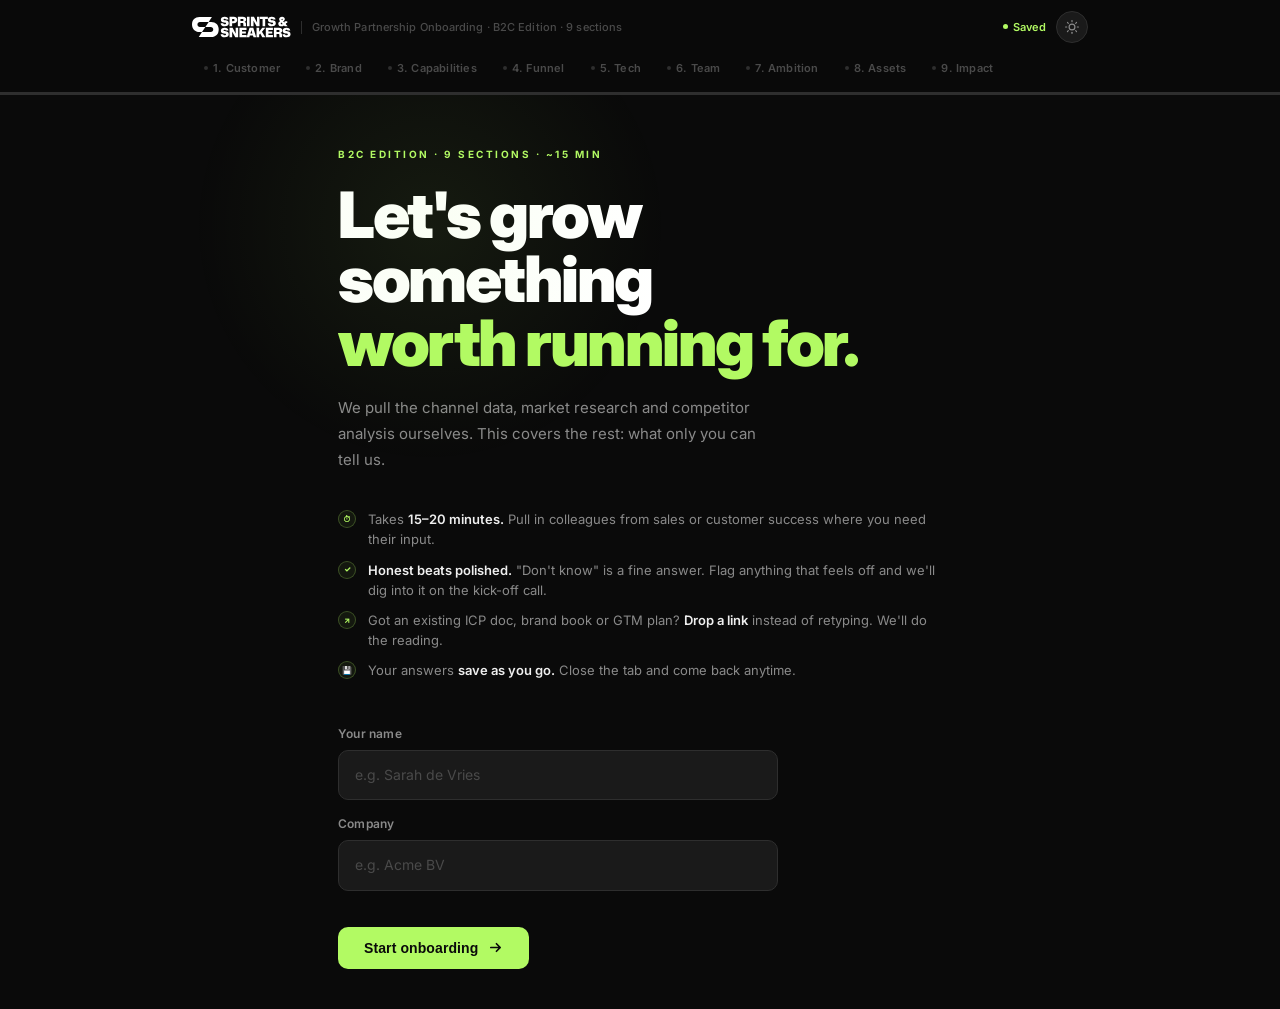
==== public/index.html @ 900fad38 "Apply approved de-slop to live B2C form + Gijs's risk-question reword Gijs approved the new copy wit" ====
<!DOCTYPE html>
<html lang="en">
<head>
<meta charset="UTF-8">
<meta name="viewport" content="width=device-width, initial-scale=1.0">
<title>Growth Partnership Onboarding, Sprints &amp; Sneakers</title>
<link rel="icon" href="favicon.svg" type="image/svg+xml">
<meta name="description" content="Sprints &amp; Sneakers, Growth Partnership onboarding questionnaire for new partners.">
<meta name="robots" content="noindex">
<meta name="theme-color" content="#0A0A0A">
<meta property="og:type" content="website">
<meta property="og:title" content="Growth Partnership Onboarding, Sprints &amp; Sneakers">
<meta property="og:description" content="The onboarding questionnaire for new S&amp;S growth partners, everything only you can tell us.">
<link rel="preconnect" href="https://fonts.googleapis.com">
<link rel="preconnect" href="https://fonts.gstatic.com" crossorigin>
<link href="https://fonts.googleapis.com/css2?family=Inter:wght@300;400;500;600;700;800;900&display=swap" rel="stylesheet">
<style>
*,*::before,*::after{box-sizing:border-box;margin:0;padding:0}

:root{
  --black:       #0A0A0A;
  --black-soft:  #141414;
  --black-card:  #1A1A1A;
  --black-mid:   #222222;
  --black-border:#2E2E2E;
  --black-hover: #242424;
  --lime:        #B2FA63;
  --lime-dim:    #8DCC44;
  --lime-faint:  rgba(178,250,99,0.06);
  --lime-soft:   rgba(178,250,99,0.12);
  --lime-border: rgba(178,250,99,0.25);
  --lime-glow:   rgba(178,250,99,0.08);
  --white:       #FFFFFF;
  --text-high:   #EFEFEF;
  --text-mid:    #8A8A8A;
  --text-low:    #4A4A4A;
  --radius:      10px;
  --radius-lg:   16px;
  --top-h:       106px;
  --bottom-h:    70px;
  --max:         660px;
}

html { scroll-behavior: smooth; }

body {
  font-family: 'Inter', -apple-system, BlinkMacSystemFont, sans-serif;
  background: var(--black);
  color: var(--text-high);
  font-size: 15px;
  line-height: 1.65;
  -webkit-font-smoothing: antialiased;
  min-height: 100vh;
}

/* ── TOP BAR ────────────────────────────── */
.top-bar {
  position: fixed; top: 0; left: 0; right: 0; z-index: 900;
  background: rgba(10,10,10,0.97);
  backdrop-filter: blur(16px);
  -webkit-backdrop-filter: blur(16px);
  border-bottom: 1px solid var(--black-border);
}
.top-row {
  display: flex; align-items: center; justify-content: space-between;
  padding: 0 32px; height: 54px;
  max-width: 960px; margin: 0 auto; gap: 20px;
}
.logo {
  display: flex; align-items: center; gap: 10px; flex-shrink: 0;
}
.logo-mark { display: flex; align-items: center; color: var(--white); flex-shrink: 0; }
.logo-mark svg { height: 22px; width: auto; display: block; }
.logo-sep {
  width: 1px; height: 13px;
  background: var(--black-border); flex-shrink: 0;
}
.logo-label {
  font-size: 11px; font-weight: 500; color: var(--text-low);
  white-space: nowrap; letter-spacing: 0.1px;
}
.save-dot {
  font-size: 11px; font-weight: 600; color: var(--lime);
  opacity: 0; transition: opacity 0.3s; flex-shrink: 0;
  display: flex; align-items: center; gap: 5px;
}
.save-dot::before {
  content: ''; width: 5px; height: 5px; border-radius: 50%;
  background: var(--lime); display: block;
}
.save-dot.show { opacity: 1; }

/* section pills */
.pills-row {
  overflow-x: auto; scrollbar-width: none;
  display: flex; align-items: center; gap: 2px;
  padding: 0 32px 10px;
  max-width: 960px; margin: 0 auto;
}
.pills-row::-webkit-scrollbar { display: none; }
.pill {
  display: flex; align-items: center; gap: 5px;
  padding: 4px 11px; border-radius: 20px;
  font-size: 11px; font-weight: 600; letter-spacing: 0.2px;
  color: var(--text-low); white-space: nowrap; flex-shrink: 0;
  border: 1px solid transparent;
  transition: color 0.2s, background 0.2s, border-color 0.2s;
}
.pill-dot {
  width: 4px; height: 4px; border-radius: 50%;
  background: var(--black-border); flex-shrink: 0;
  transition: background 0.2s;
}
.pill.done { color: var(--text-mid); }
.pill.done .pill-dot { background: var(--lime-dim); }
.pill.active {
  color: var(--lime);
  background: var(--lime-faint);
  border-color: var(--lime-border);
}
.pill.active .pill-dot { background: var(--lime); }

/* progress */
.progress-track { height: 2px; background: var(--black-border); }
.progress-fill {
  height: 100%; background: var(--lime);
  transition: width 0.45s cubic-bezier(0.4, 0, 0.2, 1);
  box-shadow: 0 0 8px rgba(178,250,99,0.4);
}

/* ── MAIN ────────────────────────────────── */
.main { padding-top: var(--top-h); min-height: 100vh; }

/* ── STEP ANIMATION ── */
.step { display: none; }
.step.active { display: block; animation: fadeUp 0.3s ease both; }
.bridge-step { display: none; }
.bridge-step.active { display: flex; animation: fadeUp 0.3s ease both; }

@keyframes fadeUp {
  from { opacity: 0; transform: translateY(12px); }
  to   { opacity: 1; transform: translateY(0); }
}

/* ── WELCOME ─────────────────────────────── */
.welcome-wrap {
  max-width: var(--max); margin: 0 auto;
  padding: 40px 28px;
  min-height: calc(100vh - var(--top-h));
  display: flex; flex-direction: column; justify-content: center;
  position: relative;
}
/* lime glow top-left */
.welcome-wrap::before {
  content: '';
  position: absolute; top: -120px; left: -120px;
  width: 480px; height: 480px; border-radius: 50%;
  background: radial-gradient(circle, rgba(178,250,99,0.07) 0%, transparent 70%);
  pointer-events: none;
}
.welcome-eyebrow {
  font-size: 10px; font-weight: 700; letter-spacing: 2.5px;
  text-transform: uppercase; color: var(--lime); margin-bottom: 20px;
}
.welcome-headline {
  font-size: clamp(40px, 6.5vw, 64px); font-weight: 900;
  letter-spacing: -2.5px; line-height: 1.0;
  color: var(--white); margin-bottom: 20px;
}
.welcome-headline em { font-style: normal; color: var(--lime); }
.welcome-body {
  font-size: 15px; color: var(--text-mid);
  max-width: 440px; line-height: 1.75; margin-bottom: 36px;
}
.welcome-list {
  display: flex; flex-direction: column; gap: 10px; margin-bottom: 44px;
}
.welcome-item {
  display: flex; align-items: flex-start; gap: 12px;
  font-size: 13px; color: var(--text-mid); line-height: 1.55;
}
.w-icon {
  width: 18px; height: 18px; border-radius: 50%; flex-shrink: 0;
  background: var(--lime-faint); border: 1px solid var(--lime-border);
  color: var(--lime); font-size: 8px; font-weight: 800;
  display: flex; align-items: center; justify-content: center; margin-top: 1px;
}
.welcome-item strong { color: var(--text-high); font-weight: 600; }
.welcome-fields {
  display: flex; flex-direction: column; gap: 14px;
  margin-bottom: 36px; max-width: 440px;
}
.wf-row { display: flex; flex-direction: column; gap: 6px; }
.wf-label {
  font-size: 12px; font-weight: 600; letter-spacing: 0.2px;
  color: var(--text-mid);
}
.btn-start {
  display: inline-flex; align-items: center; gap: 10px;
  align-self: flex-start;
  background: var(--lime); color: var(--black);
  font-size: 14px; font-weight: 700; letter-spacing: 0.1px;
  padding: 13px 26px; border-radius: var(--radius);
  border: none; cursor: pointer;
  transition: background 0.15s, transform 0.1s, box-shadow 0.15s;
  box-shadow: 0 0 0 0 rgba(178,250,99,0);
}
.btn-start:hover {
  background: var(--lime-dim); transform: translateY(-1px);
  box-shadow: 0 4px 20px rgba(178,250,99,0.2);
}

/* ── CONTENT SECTION ─────────────────────── */
.content-wrap {
  max-width: var(--max); margin: 0 auto;
  padding: 52px 28px calc(var(--bottom-h) + 48px);
}
.section-tag {
  display: inline-flex; align-items: center; gap: 8px;
  margin-bottom: 14px;
}
.section-num {
  font-size: 9.5px; font-weight: 800; letter-spacing: 1.5px;
  text-transform: uppercase; color: var(--black);
  background: var(--lime); padding: 2px 7px; border-radius: 4px;
}
.section-of {
  font-size: 9.5px; font-weight: 700; letter-spacing: 1.5px;
  text-transform: uppercase; color: var(--text-low);
}
.section-headline {
  font-size: 30px; font-weight: 800; letter-spacing: -0.8px;
  color: var(--white); margin-bottom: 6px; line-height: 1.1;
}
.section-sub {
  font-size: 13.5px; color: var(--text-low); margin-bottom: 44px;
  line-height: 1.55;
}

/* ── QUESTIONS ──────────────────────────── */
.q-block { margin-bottom: 38px; }
.q-label {
  font-size: 15.5px; font-weight: 600; color: var(--text-high);
  margin-bottom: 6px; line-height: 1.4;
}
.q-hint {
  font-size: 12.5px; color: var(--text-low);
  margin-bottom: 11px; line-height: 1.55;
}
.q-hint em { font-style: italic; color: var(--text-mid); }
hr.divider {
  border: none; border-top: 1px solid var(--black-border); margin: 34px 0;
}

/* inputs */
textarea, input[type=text], input[type=url] {
  width: 100%;
  background: var(--black-card);
  border: 1px solid var(--black-border);
  border-radius: var(--radius);
  color: var(--text-high);
  font-family: 'Inter', sans-serif;
  font-size: 14px; line-height: 1.6;
  padding: 13px 16px;
  resize: vertical; outline: none;
  transition: border-color 0.15s, box-shadow 0.15s, background 0.15s;
}
textarea:focus, input[type=text]:focus, input[type=url]:focus {
  border-color: rgba(178,250,99,0.4);
  box-shadow: 0 0 0 3px rgba(178,250,99,0.06);
  background: var(--black-mid);
}
textarea::placeholder, input::placeholder { color: var(--text-low); }
textarea { min-height: 98px; }
textarea.tall { min-height: 136px; }

/* numbered inline rows */
.inline-fields { display: flex; flex-direction: column; gap: 8px; }
.inline-row { display: flex; align-items: flex-start; gap: 10px; }
.inline-num {
  font-size: 10.5px; font-weight: 700; color: var(--lime);
  width: 18px; flex-shrink: 0; padding-top: 15px; text-align: center;
}
.inline-row input[type=text] { flex: 1; margin: 0; }

/* option cards */
.options { display: flex; flex-direction: column; gap: 7px; }
.opt {
  display: flex; align-items: center; gap: 12px;
  background: var(--black-card); border: 1px solid var(--black-border);
  border-radius: var(--radius); padding: 12px 16px; cursor: pointer;
  transition: border-color 0.15s, background 0.15s; user-select: none;
}
.opt:hover { border-color: rgba(178,250,99,0.2); background: var(--black-mid); }
.opt.sel { border-color: var(--lime); background: var(--lime-faint); }
.opt.sel label { color: var(--text-high); }
.opt input { accent-color: var(--lime); cursor: pointer; flex-shrink: 0; }
.opt label {
  font-size: 13.5px; font-weight: 500; color: var(--text-mid);
  cursor: pointer; flex: 1; transition: color 0.15s;
}
.opt:hover label { color: var(--text-high); }

/* stack rows */
.stack-row { display: flex; align-items: center; gap: 10px; margin-bottom: 8px; }
.stack-label {
  font-size: 10.5px; font-weight: 700; letter-spacing: 0.8px;
  text-transform: uppercase; color: var(--text-low);
  width: 116px; flex-shrink: 0;
}
.stack-row input[type=text] { flex: 1; margin: 0; }

/* capabilities table */
.cap-wrap { overflow-x: auto; margin-top: 10px; }
.cap-table { width: 100%; border-collapse: collapse; font-size: 13px; }
.cap-table th {
  text-align: left; font-size: 9.5px; font-weight: 700;
  letter-spacing: 1.2px; text-transform: uppercase; color: var(--text-low);
  padding: 8px 14px; border-bottom: 1px solid var(--black-border);
}
.cap-table td {
  padding: 6px 14px; border-bottom: 1px solid var(--black-border);
  vertical-align: middle;
}
.cap-table tr:last-child td { border-bottom: none; }
.cap-table tr:hover td { background: var(--black-hover); }
.cap-table td:first-child { color: var(--text-mid); font-weight: 500; }
.cap-table select {
  background: var(--black-card); border: 1px solid var(--black-border);
  border-radius: 6px; color: var(--text-high);
  font-family: 'Inter', sans-serif; font-size: 12.5px;
  padding: 5px 10px; outline: none; cursor: pointer; width: 100%;
  transition: border-color 0.15s;
}
.cap-table select:focus { border-color: var(--lime-border); }
.cap-table input[type=text] { margin: 0; padding: 5px 10px; font-size: 12.5px; }

/* label row with tooltip */
.q-label-row { display: flex; align-items: center; gap: 8px; margin-bottom: 6px; }
.tip {
  width: 15px; height: 15px; border-radius: 50%;
  background: var(--black-border); color: var(--text-low);
  font-size: 9px; font-weight: 800;
  display: inline-flex; align-items: center; justify-content: center;
  cursor: help; position: relative; flex-shrink: 0;
}
.tip-body {
  display: none; position: absolute; top: calc(100% + 7px); left: 0;
  background: var(--black-card); border: 1px solid var(--black-border);
  border-radius: 8px; padding: 10px 14px; font-size: 12px;
  color: var(--text-mid); width: 260px; z-index: 100; line-height: 1.55;
  box-shadow: 0 8px 32px rgba(0,0,0,0.5);
}
.tip:hover .tip-body { display: block; }

/* ── BRIDGE SCREENS ──────────────────────── */
.bridge-step {
  min-height: calc(100vh - var(--top-h));
  align-items: stretch;
}
.bridge-wrap {
  max-width: var(--max); margin: 0 auto;
  padding: 0 28px;
  flex: 1;
  display: flex; flex-direction: column; justify-content: center;
  position: relative; overflow: hidden;
}
/* large background number */
.bridge-wrap::before {
  content: attr(data-num);
  position: absolute; right: -20px; top: 50%;
  transform: translateY(-50%);
  font-size: 220px; font-weight: 900; letter-spacing: -10px;
  color: rgba(178,250,99,0.04);
  pointer-events: none; user-select: none; line-height: 1;
}
.bridge-timer {
  display: flex; align-items: center; gap: 14px; margin-bottom: 40px;
}
.countdown-svg { flex-shrink: 0; }
.countdown-svg .ring-bg { stroke: var(--black-border); }
.countdown-svg .ring-fg {
  stroke: var(--lime); stroke-linecap: round;
  transition: stroke-dashoffset 0.1s linear;
  filter: drop-shadow(0 0 4px rgba(178,250,99,0.5));
}
.countdown-num {
  font-size: 13px; font-weight: 800; fill: var(--lime);
  dominant-baseline: central; text-anchor: middle;
}
.bridge-timer-label {
  font-size: 11.5px; color: var(--text-low); font-weight: 500;
}
.bridge-eyebrow {
  font-size: 9.5px; font-weight: 700; letter-spacing: 2px;
  text-transform: uppercase; color: var(--lime); margin-bottom: 16px;
}
.bridge-title {
  font-size: clamp(28px, 4.5vw, 42px); font-weight: 900;
  letter-spacing: -1px; color: var(--white);
  line-height: 1.08; margin-bottom: 18px;
}
.bridge-body {
  font-size: 15.5px; color: var(--text-mid);
  max-width: 460px; line-height: 1.72; margin-bottom: 40px;
}
.btn-bridge {
  display: inline-flex; align-items: center; gap: 10px;
  align-self: flex-start;
  background: transparent;
  border: 1px solid var(--black-border);
  color: var(--text-low); font-size: 13.5px; font-weight: 600;
  padding: 11px 22px; border-radius: var(--radius); cursor: pointer;
  transition: border-color 0.15s, color 0.15s, background 0.15s;
}
.btn-bridge:hover {
  border-color: var(--lime-border);
  color: var(--lime); background: var(--lime-faint);
}

/* ── THANK YOU ───────────────────────────── */
.ty-wrap {
  max-width: var(--max); margin: 0 auto;
  padding: 80px 28px;
  min-height: calc(100vh - var(--top-h));
  display: flex; flex-direction: column; justify-content: center;
}
.ty-check {
  width: 52px; height: 52px; border-radius: 50%;
  background: var(--lime-faint); border: 1px solid var(--lime-border);
  display: flex; align-items: center; justify-content: center;
  font-size: 20px; margin-bottom: 32px;
  box-shadow: 0 0 24px rgba(178,250,99,0.1);
}
.ty-headline {
  font-size: 48px; font-weight: 900; letter-spacing: -2px;
  color: var(--white); margin-bottom: 16px; line-height: 1;
}
.ty-body {
  font-size: 15.5px; color: var(--text-mid);
  line-height: 1.75; max-width: 460px; margin-bottom: 48px;
}
.ty-steps { display: flex; flex-direction: column; gap: 20px; }
.ty-row { display: flex; gap: 18px; align-items: flex-start; }
.ty-num {
  width: 28px; height: 28px; border-radius: 50%;
  background: var(--black-card); border: 1px solid var(--black-border);
  font-size: 11px; font-weight: 700; color: var(--lime);
  display: flex; align-items: center; justify-content: center;
  flex-shrink: 0; margin-top: 1px;
}
.ty-text { font-size: 14px; color: var(--text-mid); line-height: 1.65; }
.ty-text strong { color: var(--text-high); font-weight: 600; }
.ty-footer {
  margin-top: 56px; padding-top: 28px;
  border-top: 1px solid var(--black-border);
}
.ty-footer p { font-size: 12px; color: var(--text-low); line-height: 1.8; }

/* ── BOTTOM NAV ──────────────────────────── */
.bottom-nav {
  position: fixed; bottom: 0; left: 0; right: 0;
  height: var(--bottom-h);
  background: rgba(10,10,10,0.97);
  backdrop-filter: blur(14px);
  -webkit-backdrop-filter: blur(14px);
  border-top: 1px solid var(--black-border);
  display: flex; align-items: center; justify-content: space-between;
  padding: 0 28px; z-index: 800;
}
.bottom-nav.hidden { display: none; }
.btn-back {
  background: transparent; border: 1px solid var(--black-border);
  color: var(--text-low); font-size: 13px; font-weight: 600;
  padding: 9px 18px; border-radius: var(--radius); cursor: pointer;
  transition: color 0.15s, border-color 0.15s;
  font-family: 'Inter', sans-serif;
}
.btn-back:hover { color: var(--text-high); border-color: var(--text-low); }
.btn-back.invisible { visibility: hidden; pointer-events: none; }
.nav-label {
  font-size: 11px; font-weight: 600; color: var(--text-low);
  letter-spacing: 0.3px; text-align: center;
}
.btn-next {
  background: var(--lime); color: var(--black);
  font-size: 13px; font-weight: 700; letter-spacing: 0.1px;
  padding: 10px 22px; border-radius: var(--radius);
  border: none; cursor: pointer;
  transition: background 0.15s, box-shadow 0.15s;
  font-family: 'Inter', sans-serif;
}
.btn-next:hover {
  background: var(--lime-dim);
  box-shadow: 0 0 16px rgba(178,250,99,0.2);
}
.btn-next:disabled {
  opacity: 0.6; cursor: default; box-shadow: none;
}

/* ── CALLOUT BOX ─────────────────────────── */
.callout {
  margin-top: 40px; padding: 24px 26px;
  background: var(--lime-faint); border: 1px solid var(--lime-border);
  border-radius: var(--radius-lg);
}
.callout-label {
  font-size: 9.5px; font-weight: 700; letter-spacing: 2px;
  text-transform: uppercase; color: var(--lime); margin-bottom: 8px;
}
.callout-body { font-size: 13.5px; color: var(--text-mid); line-height: 1.65; }

/* ── FILE UPLOAD ─────────────────────────── */
.upload-examples {
  display: grid; grid-template-columns: repeat(2, 1fr);
  gap: 14px 24px; margin: 4px 0 18px;
}
.ue-head {
  display: block; font-size: 10px; font-weight: 700; letter-spacing: 1.2px;
  text-transform: uppercase; color: var(--lime); margin-bottom: 6px;
}
.ue-col ul { list-style: none; display: flex; flex-direction: column; gap: 3px; }
.ue-col li {
  font-size: 12.5px; color: var(--text-mid); line-height: 1.4;
  padding-left: 13px; position: relative;
}
.ue-col li::before {
  content: ''; position: absolute; left: 0; top: 8px;
  width: 4px; height: 4px; border-radius: 50%; background: var(--black-border);
}
.dropzone {
  border: 1.5px dashed var(--black-border); border-radius: var(--radius-lg);
  padding: 28px 20px; text-align: center; cursor: pointer;
  transition: border-color .15s, background .15s;
}
.dropzone:hover, .dropzone:focus-visible {
  border-color: var(--lime-border); background: var(--lime-faint); outline: none;
}
.dropzone.dragover { border-color: var(--lime); background: var(--lime-soft); }
.dropzone svg { color: var(--text-low); margin-bottom: 8px; transition: color .15s; }
.dropzone:hover svg, .dropzone.dragover svg { color: var(--lime); }
.dz-title { font-size: 13.5px; color: var(--text-mid); }
.dz-link { color: var(--lime); font-weight: 600; }
.dz-sub { font-size: 11.5px; color: var(--text-low); margin-top: 4px; }
.file-list { display: flex; flex-direction: column; gap: 6px; margin-top: 12px; }
.file-chip {
  display: flex; align-items: center; gap: 10px;
  background: var(--black-card); border: 1px solid var(--black-border);
  border-radius: var(--radius); padding: 9px 12px;
}
.fc-name { flex: 1; font-size: 13px; color: var(--text-high); overflow: hidden; text-overflow: ellipsis; white-space: nowrap; }
.fc-size { font-size: 11.5px; color: var(--text-low); flex-shrink: 0; }
.fc-remove { background: none; border: none; color: var(--text-low); cursor: pointer; font-size: 15px; line-height: 1; padding: 0 2px; flex-shrink: 0; transition: color .15s; }
.fc-remove:hover { color: #ff6b6b; }

/* ── THEME TOGGLE BUTTON ─────────────────── */
.theme-toggle {
  width: 32px; height: 32px; border-radius: 50%;
  background: var(--black-card); border: 1px solid var(--black-border);
  color: var(--text-mid); display: flex; align-items: center; justify-content: center;
  cursor: pointer; flex-shrink: 0;
  transition: border-color 0.2s, color 0.2s, background 0.2s;
}
.theme-toggle:hover { border-color: var(--lime-border); color: var(--lime); }
.theme-toggle svg { display: block; }

/* ── LIGHT MODE OVERRIDES ────────────────── */
html[data-theme="light"] body {
  background: #F5F5F2; color: #111111;
}
/* top bar */
html[data-theme="light"] .top-bar {
  background: rgba(245,245,242,0.97); border-color: #E2E2DE;
}
html[data-theme="light"] .logo-mark { color: #111111; }
html[data-theme="light"] .logo-sep { background: #D0D0CC; }
html[data-theme="light"] .logo-label { color: #AAAAAA; }
html[data-theme="light"] .save-dot { color: #3A8A00; }
html[data-theme="light"] .save-dot::before { background: #8DCC44; }
html[data-theme="light"] .theme-toggle {
  background: #FFFFFF; border-color: #E2E2DE; color: #777777;
}
html[data-theme="light"] .theme-toggle:hover {
  border-color: rgba(80,180,0,0.35); color: #3A8A00;
}
/* pills */
html[data-theme="light"] .pill { color: #AAAAAA; }
html[data-theme="light"] .pill-dot { background: #E2E2DE; }
html[data-theme="light"] .pill.done { color: #777777; }
html[data-theme="light"] .pill.done .pill-dot { background: #8DCC44; }
html[data-theme="light"] .pill.active {
  color: #3A8A00; background: rgba(80,180,0,0.08); border-color: rgba(80,180,0,0.25);
}
html[data-theme="light"] .pill.active .pill-dot { background: #8DCC44; }
/* progress */
html[data-theme="light"] .progress-track { background: #E2E2DE; }
/* welcome */
html[data-theme="light"] .welcome-wrap::before { opacity: 0; }
html[data-theme="light"] .welcome-eyebrow { color: #3A8A00; }
html[data-theme="light"] .welcome-headline { color: #111111; }
html[data-theme="light"] .welcome-headline em {
  color: #111111; background: var(--lime);
  padding: 0 6px 3px; border-radius: 6px; display: inline-block;
}
html[data-theme="light"] .welcome-body { color: #555555; }
html[data-theme="light"] .welcome-item { color: #555555; }
html[data-theme="light"] .welcome-item strong { color: #111111; }
html[data-theme="light"] .w-icon { background: var(--lime); color: #111111; border-color: #8DCC44; }
html[data-theme="light"] .btn-start { background: #111111; color: #FFFFFF; box-shadow: none; }
html[data-theme="light"] .btn-start:hover { background: #333333; box-shadow: 0 4px 20px rgba(0,0,0,0.15); }
/* content sections */
html[data-theme="light"] .section-of { color: #AAAAAA; }
html[data-theme="light"] .section-headline { color: #111111; }
html[data-theme="light"] .section-sub { color: #AAAAAA; }
/* questions */
html[data-theme="light"] .q-label { color: #111111; }
html[data-theme="light"] .q-hint { color: #AAAAAA; }
html[data-theme="light"] .q-hint em { color: #777777; }
html[data-theme="light"] .inline-num { color: #3A8A00; }
html[data-theme="light"] hr.divider { border-color: #E2E2DE; }
/* inputs */
html[data-theme="light"] textarea,
html[data-theme="light"] input[type=text],
html[data-theme="light"] input[type=url] {
  background: #FFFFFF; border-color: #E2E2DE; color: #111111;
  box-shadow: 0 1px 3px rgba(0,0,0,0.05);
}
html[data-theme="light"] textarea:focus,
html[data-theme="light"] input[type=text]:focus,
html[data-theme="light"] input[type=url]:focus {
  border-color: #8DCC44; box-shadow: 0 0 0 3px rgba(80,180,0,0.08);
  background: #FFFFFF;
}
html[data-theme="light"] textarea::placeholder,
html[data-theme="light"] input::placeholder { color: #C8C8C4; }
/* options */
html[data-theme="light"] .options .opt {
  background: #FFFFFF; border-color: #E2E2DE;
  box-shadow: 0 1px 3px rgba(0,0,0,0.05);
}
html[data-theme="light"] .options .opt:hover {
  border-color: rgba(80,180,0,0.3); background: rgba(80,180,0,0.05); box-shadow: none;
}
html[data-theme="light"] .options .opt.sel {
  border-color: #8DCC44; background: rgba(80,180,0,0.07);
}
html[data-theme="light"] .options .opt label { color: #777777; }
html[data-theme="light"] .options .opt:hover label,
html[data-theme="light"] .options .opt.sel label { color: #111111; }
/* stack labels */
html[data-theme="light"] .stack-label { color: #AAAAAA; }
/* cap table */
html[data-theme="light"] .cap-table th { color: #AAAAAA; border-color: #E2E2DE; }
html[data-theme="light"] .cap-table td { border-color: #E8E8E4; }
html[data-theme="light"] .cap-table tr:hover td { background: #F5F5F2; }
html[data-theme="light"] .cap-table td:first-child { color: #555555; }
html[data-theme="light"] .cap-table select {
  background: #FFFFFF; border-color: #E2E2DE; color: #111111;
}
html[data-theme="light"] .cap-table select:focus { border-color: #8DCC44; }
html[data-theme="light"] .cap-table input[type=text] { box-shadow: none; }
/* tooltip */
html[data-theme="light"] .tip { background: #E2E2DE; color: #777777; }
html[data-theme="light"] .tip-body { background: #111111; color: #CCCCCC; }
/* callout */
html[data-theme="light"] .callout {
  background: rgba(80,180,0,0.07); border-color: rgba(80,180,0,0.22);
}
html[data-theme="light"] .callout-label { color: #3A8A00; }
html[data-theme="light"] .callout-body { color: #555555; }
/* file upload */
html[data-theme="light"] .ue-head { color: #3A8A00; }
html[data-theme="light"] .ue-col li { color: #555555; }
html[data-theme="light"] .ue-col li::before { background: #C8C8C4; }
html[data-theme="light"] .dropzone { border-color: #D8D8D4; background: #FFFFFF; }
html[data-theme="light"] .dropzone:hover, html[data-theme="light"] .dropzone:focus-visible { border-color: rgba(80,180,0,0.4); background: rgba(80,180,0,0.05); }
html[data-theme="light"] .dz-title { color: #555555; }
html[data-theme="light"] .dz-sub { color: #AAAAAA; }
html[data-theme="light"] .dz-link { color: #3A8A00; }
html[data-theme="light"] .file-chip { background: #FFFFFF; border-color: #E2E2DE; box-shadow: 0 1px 3px rgba(0,0,0,0.05); }
html[data-theme="light"] .fc-name { color: #111111; }
/* thank you */
html[data-theme="light"] .ty-check {
  background: var(--lime); border: none; box-shadow: 0 4px 20px rgba(80,180,0,0.2);
}
html[data-theme="light"] .ty-headline { color: #111111; }
html[data-theme="light"] .ty-body { color: #555555; }
html[data-theme="light"] .ty-num { background: var(--lime); color: #111111; border: none; }
html[data-theme="light"] .ty-text { color: #555555; }
html[data-theme="light"] .ty-text strong { color: #111111; }
html[data-theme="light"] .ty-footer { border-color: #E2E2DE; }
html[data-theme="light"] .ty-footer p { color: #AAAAAA; }
/* bottom nav */
html[data-theme="light"] .bottom-nav {
  background: rgba(245,245,242,0.97); border-color: #E2E2DE;
}
html[data-theme="light"] .btn-back { color: #AAAAAA; border-color: #E2E2DE; }
html[data-theme="light"] .btn-back:hover { color: #111111; border-color: #C0C0BC; }
html[data-theme="light"] .nav-label { color: #AAAAAA; }
html[data-theme="light"] .btn-next { background: #111111; color: #FFFFFF; }
html[data-theme="light"] .btn-next:hover { background: #333333; box-shadow: 0 4px 16px rgba(0,0,0,0.15); }

/* ── RESPONSIVE ──────────────────────────── */
@media (max-width: 620px) {
  .top-row, .pills-row { padding-left: 18px; padding-right: 18px; }
  .content-wrap, .welcome-wrap, .bridge-wrap, .ty-wrap { padding-left: 18px; padding-right: 18px; }
  .bottom-nav { padding: 0 18px; }
  .logo-label { display: none; }
  .logo-sep { display: none; }
  .cap-table { font-size: 12px; }
  .upload-examples { grid-template-columns: 1fr; }
}
</style>
<!-- prevent flash of wrong theme -->
<script>
  (function(){
    const t = localStorage.getItem('ss_theme');
    if (t) document.documentElement.setAttribute('data-theme', t);
  })();
</script>
</head>
<body>

<!-- ── TOP BAR ── -->
<header class="top-bar">
  <div class="top-row">
    <div class="logo">
      <span class="logo-mark" role="img" aria-label="Sprints &amp; Sneakers">
        <svg viewBox="0 0 1645 367" fill="currentColor" aria-hidden="true"><path d="M0 140.383C0 121.499 2.88061 104.536 8.64183 89.4923C14.7231 74.1291 23.2049 61.0063 34.0872 50.124C45.2896 38.9216 58.5724 30.4398 73.9357 24.6786C89.2989 18.5973 106.262 15.5566 124.826 15.5566H332.23L278.459 99.5744H132.508C120.025 99.5744 109.943 103.415 102.262 111.097C94.58 118.779 90.7392 129.021 90.7392 141.823C90.7392 154.306 94.58 164.388 102.262 172.07C109.943 179.751 120.025 183.592 132.508 183.592H222.767L166.595 267.61H124.826C106.262 267.61 89.2989 264.729 73.9357 258.968C58.5724 252.887 45.2896 244.405 34.0872 233.523C23.2049 222.32 14.7231 209.038 8.64183 193.674C2.88061 178.311 0 161.348 0 142.784V140.383Z"/><path d="M445.543 226.799C445.543 245.363 442.502 262.327 436.421 277.69C430.66 293.053 422.178 306.336 410.976 317.538C400.093 328.421 386.97 336.903 371.607 342.984C356.564 348.745 339.6 351.626 320.716 351.626H113.312L167.084 267.608H312.555C325.037 267.608 335.119 263.767 342.801 256.085C350.483 248.404 354.324 238.162 354.324 225.359C354.324 212.876 350.483 202.794 342.801 195.113C335.119 187.431 325.037 183.59 312.555 183.59H222.776L278.948 99.5723H320.716C339.6 99.5723 356.564 102.613 371.607 108.694C386.97 114.455 400.093 122.937 410.976 134.14C422.178 145.022 430.66 158.145 436.421 173.508C442.502 188.551 445.543 205.515 445.543 224.399V226.799Z"/><path d="M545.374 172.743C501.913 172.743 477.816 152.089 477.816 120.892H522.137C522.137 132.08 529.237 139.61 547.31 139.61C559.789 139.61 567.75 135.307 567.75 127.131C567.75 115.513 561.94 114.007 535.907 110.134C499.547 104.755 481.044 90.1252 481.044 62.5858C481.044 30.7434 505.786 11.8101 545.804 11.8101C583.456 11.8101 608.628 30.7434 608.628 59.1434H564.737C564.092 47.5252 554.195 44.298 544.728 44.298C533.54 44.298 526.225 49.0313 526.225 56.7767C526.225 68.1798 535.692 68.8252 559.789 72.4828C584.747 76.1404 613.146 83.0252 613.146 122.613C613.146 152.089 590.771 172.743 545.374 172.743ZM625.753 170.592V13.7465H696.968C731.607 13.7465 754.414 33.1101 754.414 66.8888C754.414 98.7312 733.759 120.677 696.968 120.677H669.429V170.592H625.753ZM689.223 50.3222H669.429V87.3282H689.223C698.474 87.3282 710.092 85.3919 710.092 68.6101C710.092 52.4737 698.474 50.3222 689.223 50.3222ZM764.853 170.592V13.7465H846.611C885.768 13.7465 904.271 30.3131 904.271 60.4343C904.271 78.9373 893.514 93.7828 877.378 97.4403V98.9464C892.223 102.174 900.184 111.425 900.184 128.852V151.658C900.184 157.683 900.184 164.352 902.981 170.592H859.09C857.368 167.149 856.508 160.049 856.508 151.874V136.383C856.508 125.41 852.205 118.74 836.499 118.74H808.529V170.592H764.853ZM808.529 84.5313H840.156C854.141 84.5313 859.52 76.7858 859.52 66.4585C859.52 53.7646 851.559 49.4616 840.156 49.4616H808.529V84.5313ZM916.981 170.592V13.7465H960.656V170.592H916.981ZM981.702 170.592V13.7465H1033.12L1084.11 109.919H1085.84L1084.33 62.1555V13.7465H1126.28V170.592H1077.88L1026.88 77.8616H1025.16L1026.24 119.816V170.592H981.702ZM1177.4 170.592V51.1828H1134.15V13.7465H1265.61V51.1828H1221.07V170.592H1177.4ZM1330.6 172.743C1287.14 172.743 1263.04 152.089 1263.04 120.892H1307.36C1307.36 132.08 1314.46 139.61 1332.54 139.61C1345.02 139.61 1352.98 135.307 1352.98 127.131C1352.98 115.513 1347.17 114.007 1321.13 110.134C1284.77 104.755 1266.27 90.1252 1266.27 62.5858C1266.27 30.7434 1291.01 11.8101 1331.03 11.8101C1368.68 11.8101 1393.86 30.7434 1393.86 59.1434H1349.96C1349.32 47.5252 1339.42 44.298 1329.96 44.298C1318.77 44.298 1311.45 49.0313 1311.45 56.7767C1311.45 68.1798 1320.92 68.8252 1345.02 72.4828C1369.97 76.1404 1398.37 83.0252 1398.37 122.613C1398.37 152.089 1376 172.743 1330.6 172.743ZM1489.32 172.743C1459.85 172.743 1439.19 156.607 1439.19 129.498C1439.19 111.855 1451.46 95.504 1469.96 87.9737C1459.42 77.8616 1453.39 65.5979 1453.39 52.904C1453.39 28.1616 1474.26 11.595 1503.09 11.595C1530.2 11.595 1548.7 28.3768 1548.7 51.6131C1548.7 68.8252 1537.95 82.5949 1521.59 89.4797V90.7706L1539.45 109.919C1543.11 103.465 1545.48 94.6434 1545.91 85.607H1588.72V116.159H1572.8C1570.65 123.258 1566.78 130.143 1562.69 135.092L1595.61 170.592H1546.12L1534.29 157.683C1523.96 167.58 1506.53 172.743 1489.32 172.743ZM1501.37 70.3313H1502.88C1509.55 66.8888 1513.42 61.0798 1513.42 55.0555C1513.42 48.8161 1509.33 44.5131 1503.31 44.5131C1497.07 44.5131 1492.55 49.2464 1492.55 55.0555C1492.55 60.4343 1496.64 66.4585 1501.37 70.3313ZM1480.29 124.334C1480.29 133.371 1486.96 139.18 1496.42 139.18C1502.45 139.18 1508.26 137.458 1511.91 133.371L1490.18 109.489C1484.59 112.071 1480.29 117.019 1480.29 124.334ZM545.374 355.743C501.913 355.743 477.816 335.089 477.816 303.892H522.137C522.137 315.08 529.237 322.61 547.31 322.61C559.789 322.61 567.75 318.307 567.75 310.131C567.75 298.513 561.94 297.007 535.907 293.134C499.547 287.755 481.044 273.125 481.044 245.586C481.044 213.743 505.786 194.81 545.804 194.81C583.456 194.81 608.628 213.743 608.628 242.143H564.737C564.092 230.525 554.195 227.298 544.728 227.298C533.54 227.298 526.225 232.031 526.225 239.777C526.225 251.18 535.692 251.825 559.789 255.483C584.747 259.14 613.146 266.025 613.146 305.613C613.146 335.089 590.771 355.743 545.374 355.743ZM625.753 353.592V196.746H677.174L728.165 292.919H729.886L728.38 245.156V196.746H770.335V353.592H721.926L670.935 260.862H669.214L670.289 302.816V353.592H625.753ZM791.327 353.592V196.746H909.66V233.752H835.003V256.989H898.903V291.628H835.003V316.586H910.306V353.592H791.327ZM910.95 353.592L959.789 196.746H1021.97L1070.81 353.592H1025.41L1017.23 325.622H964.522L956.346 353.592H910.95ZM974.204 292.489H1007.55L998.301 260.862L991.631 235.904H990.125L983.456 260.862L974.204 292.489ZM1076.67 353.592V196.746H1120.35V263.013L1171.55 196.746H1223.19L1167.68 261.722L1223.62 353.592H1172.2L1137.77 293.349L1120.35 313.574V353.592H1076.67ZM1231.32 353.592V196.746H1349.65V233.752H1275V256.989H1338.9V291.628H1275V316.586H1350.3V353.592H1231.32ZM1366.22 353.592V196.746H1447.98C1487.13 196.746 1505.64 213.313 1505.64 243.434C1505.64 261.937 1494.88 276.783 1478.74 280.44V281.946C1493.59 285.174 1501.55 294.425 1501.55 311.852V334.658C1501.55 340.683 1501.55 347.352 1504.35 353.592H1460.45C1458.73 350.149 1457.87 343.049 1457.87 334.874V319.383C1457.87 308.41 1453.57 301.74 1437.86 301.74H1409.89V353.592H1366.22ZM1409.89 267.531H1441.52C1455.51 267.531 1460.88 259.786 1460.88 249.459C1460.88 236.765 1452.92 232.462 1441.52 232.462H1409.89V267.531ZM1576.44 355.743C1532.98 355.743 1508.88 335.089 1508.88 303.892H1553.2C1553.2 315.08 1560.3 322.61 1578.37 322.61C1590.85 322.61 1598.81 318.307 1598.81 310.131C1598.81 298.513 1593 297.007 1566.97 293.134C1530.61 287.755 1512.11 273.125 1512.11 245.586C1512.11 213.743 1536.85 194.81 1576.87 194.81C1614.52 194.81 1639.69 213.743 1639.69 242.143H1595.8C1595.15 230.525 1585.26 227.298 1575.79 227.298C1564.6 227.298 1557.29 232.031 1557.29 239.777C1557.29 251.18 1566.75 251.825 1590.85 255.483C1615.81 259.14 1644.21 266.025 1644.21 305.613C1644.21 335.089 1621.83 355.743 1576.44 355.743Z"/></svg>
      </span>
      <div class="logo-sep"></div>
      <span class="logo-label">Growth Partnership Onboarding &middot; B2C Edition &middot; 9 sections</span>
    </div>
    <div style="display:flex;align-items:center;gap:10px;flex-shrink:0">
      <div class="save-dot" id="saveDot">Saved</div>
      <button class="theme-toggle" id="themeToggle" onclick="toggleTheme()" title="Switch to light mode" aria-label="Toggle theme"></button>
    </div>
  </div>
  <div class="pills-row" id="pillsRow"></div>
  <div class="progress-track">
    <div class="progress-fill" id="progressFill" style="width:0%"></div>
  </div>
</header>

<main class="main">

<!-- ══ WELCOME ══════════════════════════════════════ -->
<div class="step active" id="step-0">
  <div class="welcome-wrap">
    <p class="welcome-eyebrow">B2C Edition &middot; 9 sections &middot; ~15 min</p>
    <h1 class="welcome-headline">Let's grow<br>something<br><em>worth running for.</em></h1>
    <p class="welcome-body">We pull the channel data, market research and competitor analysis ourselves. This covers the rest: what only you can tell us.</p>
    <div class="welcome-list">
      <div class="welcome-item">
        <div class="w-icon">⏱</div>
        <span>Takes <strong>15–20 minutes.</strong> Pull in colleagues from sales or customer success where you need their input.</span>
      </div>
      <div class="welcome-item">
        <div class="w-icon">✓</div>
        <span><strong>Honest beats polished.</strong> "Don't know" is a fine answer. Flag anything that feels off and we'll dig into it on the kick-off call.</span>
      </div>
      <div class="welcome-item">
        <div class="w-icon">↗</div>
        <span>Got an existing ICP doc, brand book or GTM plan? <strong>Drop a link</strong> instead of retyping. We'll do the reading.</span>
      </div>
      <div class="welcome-item">
        <div class="w-icon">💾</div>
        <span>Your answers <strong>save as you go.</strong> Close the tab and come back anytime.</span>
      </div>
    </div>
    <div class="welcome-fields">
      <div class="wf-row">
        <label class="wf-label" for="meta_name">Your name</label>
        <input type="text" id="meta_name" placeholder="e.g. Sarah de Vries" autocomplete="name">
      </div>
      <div class="wf-row">
        <label class="wf-label" for="meta_company">Company</label>
        <input type="text" id="meta_company" placeholder="e.g. Acme BV" autocomplete="organization">
      </div>
    </div>
    <button class="btn-start" onclick="goToStep(1)">
      Start onboarding
      <svg width="15" height="15" fill="none" viewBox="0 0 16 16"><path d="M3 8h10M9 4l4 4-4 4" stroke="currentColor" stroke-width="1.8" stroke-linecap="round" stroke-linejoin="round"/></svg>
    </button>
  </div>
</div>

<!-- ══ SECTION 1: YOUR CUSTOMER ════════════════════ -->
<div class="step" id="step-1" data-section="1">
  <div class="content-wrap">
    <div class="section-tag">
      <span class="section-num">01</span>
      <span class="section-of">of 9</span>
    </div>
    <h2 class="section-headline">Your Customer</h2>
    <p class="section-sub">Who buys, who sticks, and who isn't worth chasing.</p>

    <div class="q-block">
      <p class="q-label">Who is your primary customer?</p>
      <p class="q-hint">Demographics, lifestyle, motivations, and the real reason they buy, even if they'd never say it out loud.</p>
      <textarea class="tall" id="q1_1" placeholder="e.g. Women 28–42, urban professionals who value sustainable choices but won't sacrifice convenience. They'd never admit the real reason they buy is the social signal, not the values it represents."></textarea>
    </div>

    <div class="q-block">
      <p class="q-label">Who is explicitly <em>not</em> your customer?</p>
      <p class="q-hint">High returns, low LTV, wrong fit, name the profiles that consistently underperform. Knowing who to avoid sharpens targeting immediately.</p>
      <textarea id="q1_2" placeholder="e.g. Price-driven buyers looking for the cheapest option, or customers who need constant hand-holding, our product is self-serve by design."></textarea>
    </div>

    <hr class="divider">

    <div class="q-block">
      <p class="q-label">Top 3 reasons customers say they chose you.</p>
      <p class="q-hint">Use their words, from reviews, surveys or support tickets. Not what you believe; what they've actually said.</p>
      <div class="inline-fields">
        <div class="inline-row"><span class="inline-num">1</span><input type="text" id="q1_3a" placeholder="e.g. Fastest delivery in the category"></div>
        <div class="inline-row"><span class="inline-num">2</span><input type="text" id="q1_3b"></div>
        <div class="inline-row"><span class="inline-num">3</span><input type="text" id="q1_3c"></div>
      </div>
    </div>

    <div class="q-block">
      <p class="q-label">Top 3 reasons customers don't buy, return the product, or complain.</p>
      <p class="q-hint">Same sources. "Price" isn't specific enough, tell us the real reason behind the objection.</p>
      <div class="inline-fields">
        <div class="inline-row"><span class="inline-num">1</span><input type="text" id="q1_4a" placeholder="e.g. Confused by sizing, exchanged twice, then returned"></div>
        <div class="inline-row"><span class="inline-num">2</span><input type="text" id="q1_4b"></div>
        <div class="inline-row"><span class="inline-num">3</span><input type="text" id="q1_4c"></div>
      </div>
    </div>

    <hr class="divider">

    <div class="q-block">
      <p class="q-label">What do you know about your customers that the data won't show us?</p>
      <p class="q-hint">How they really find you, or how they feel about you, the things that never make it into the numbers.</p>
      <textarea id="q1_5" placeholder="e.g. Most new customers heard about us from a friend in person, that never shows up in analytics. And people trust us because the founder still answers DMs herself."></textarea>
    </div>
  </div>
</div>

<!-- BRIDGE 1 -->
<div class="bridge-step" id="bridge-1">
  <div class="bridge-wrap" data-num="01">
    <div class="bridge-timer">
      <svg class="countdown-svg" width="50" height="50" viewBox="0 0 50 50">
        <circle class="ring-bg" cx="25" cy="25" r="19" fill="none" stroke-width="2.5"/>
        <circle class="ring-fg" id="ring-1" cx="25" cy="25" r="19" fill="none" stroke-width="2.5"
          stroke-dasharray="119.38" stroke-dashoffset="0" transform="rotate(-90 25 25)"/>
        <text class="countdown-num" id="num-1" x="25" y="25">5</text>
      </svg>
      <span class="bridge-timer-label">Moving on automatically…</span>
    </div>
    <p class="bridge-eyebrow">Customer, done</p>
    <h2 class="bridge-title">We start with<br>your customer.</h2>
    <p class="bridge-body">Your answers become our creative brief. We build the ads and emails around the customer you described, not a guess. Knowing who you're not chasing saves us just as much.</p>
    <button class="btn-bridge" onclick="advanceBridge(1)">Continue to Brand &amp; Positioning →</button>
  </div>
</div>

<!-- ══ SECTION 2: BRAND & POSITIONING ══════════════ -->
<div class="step" id="step-2" data-section="2">
  <div class="content-wrap">
    <div class="section-tag">
      <span class="section-num">02</span>
      <span class="section-of">of 9</span>
    </div>
    <h2 class="section-headline">Brand &amp; Positioning</h2>
    <p class="section-sub">How the category sees you, and how you want to be felt.</p>

    <div class="q-block">
      <p class="q-label">The three brands customers most often consider alongside you.</p>
      <div class="inline-fields">
        <div class="inline-row"><span class="inline-num">1</span><input type="text" id="q2_1a"></div>
        <div class="inline-row"><span class="inline-num">2</span><input type="text" id="q2_1b"></div>
        <div class="inline-row"><span class="inline-num">3</span><input type="text" id="q2_1c"></div>
      </div>
    </div>

    <div class="q-block">
      <p class="q-label">Why do customers ultimately choose <em>you</em> over those brands?</p>
      <p class="q-hint">One sentence. The real reason, not the marketing version.</p>
      <input type="text" id="q2_2" placeholder="e.g. We're the only brand in this category that actually talks to you like an adult.">
    </div>

    <hr class="divider">

    <div class="q-block">
      <p class="q-label">Your current one-line brand promise.</p>
      <p class="q-hint">No brand promise yet? Write what you'd want it to be.</p>
      <input type="text" id="q2_3" placeholder="e.g. Skincare that works while you sleep.">
    </div>

    <div class="q-block">
      <p class="q-label">If you could own one feeling or position in your market, what would it be?</p>
      <p class="q-hint">Think in brand perceptions, not product features.</p>
      <textarea id="q2_4" placeholder="e.g. The brand that made sustainable packaging feel desirable, not preachy."></textarea>
    </div>

    <div class="q-block">
      <p class="q-label">Which category cliché would you happily call out in your marketing?</p>
      <p class="q-hint">The tired buzzwords and hollow claims every competitor repeats, the ones you find embarrassing.</p>
      <textarea id="q2_5" placeholder="e.g. 'Clean beauty' as a lazy claim with no standards behind it, we'd call that out directly."></textarea>
    </div>

    <hr class="divider">

    <div class="q-block">
      <p class="q-label">How well-known is your brand right now, and how do you measure that?</p>
      <p class="q-hint">Your honest read on awareness, plus how you track it: surveys, branded search, social mentions… or not at all yet.</p>
      <textarea id="q2_6" placeholder="e.g. Strong in Amsterdam, barely known outside the Randstad. We mostly watch branded search volume and the odd customer survey, no formal brand tracking."></textarea>
    </div>

    <div class="q-block">
      <p class="q-label">What's shifting in your market right now?</p>
      <p class="q-hint">Trends, changes in demand or behaviour, new entrants, anything moving that we should factor into the strategy.</p>
      <textarea id="q2_7" placeholder="e.g. Customers increasingly expect next-day delivery, and two well-funded competitors entered last year, pricing pressure is building."></textarea>
    </div>
  </div>
</div>

<!-- BRIDGE 2 -->
<div class="bridge-step" id="bridge-2">
  <div class="bridge-wrap" data-num="02">
    <div class="bridge-timer">
      <svg class="countdown-svg" width="50" height="50" viewBox="0 0 50 50">
        <circle class="ring-bg" cx="25" cy="25" r="19" fill="none" stroke-width="2.5"/>
        <circle class="ring-fg" id="ring-2" cx="25" cy="25" r="19" fill="none" stroke-width="2.5"
          stroke-dasharray="119.38" stroke-dashoffset="0" transform="rotate(-90 25 25)"/>
        <text class="countdown-num" id="num-2" x="25" y="25">5</text>
      </svg>
      <span class="bridge-timer-label">Moving on automatically…</span>
    </div>
    <p class="bridge-eyebrow">Brand &amp; Positioning, done</p>
    <h2 class="bridge-title">Most brands in your<br>category sound the same.</h2>
    <p class="bridge-body">Yours won't. Your answers give us what we need to give you a distinct voice and hold it across every channel.</p>
    <button class="btn-bridge" onclick="advanceBridge(2)">Continue to Capabilities →</button>
  </div>
</div>

<!-- ══ SECTION 3: CAPABILITIES ══════════════════════ -->
<div class="step" id="step-3" data-section="3">
  <div class="content-wrap">
    <div class="section-tag">
      <span class="section-num">03</span>
      <span class="section-of">of 9</span>
    </div>
    <h2 class="section-headline">Capabilities</h2>
    <p class="section-sub">Who owns what today, so we build around you, not over you.</p>

    <div class="q-block">
      <p class="q-label">Who owns each growth function today, and how is it performing?</p>
      <p class="q-hint">Pick the current setup, score how it's performing right now (1 = poor, 10 = excellent), and add a name or agency in the notes where relevant.</p>
      <div class="cap-wrap">
        <table class="cap-table">
          <thead>
            <tr>
              <th style="width:168px">Function</th>
              <th style="width:130px">Owned by</th>
              <th style="width:78px">Score</th>
              <th>Notes</th>
            </tr>
          </thead>
          <tbody>
            <tr><td>Paid Social (Meta / TikTok)</td><td><select id="cap_paidsocial"><option value="">—</option><option>In-house</option><option>Freelance</option><option>Agency</option><option>Not active</option></select></td><td><select id="cap_paidsocial_score"><option value="">—</option><option>1</option><option>2</option><option>3</option><option>4</option><option>5</option><option>6</option><option>7</option><option>8</option><option>9</option><option>10</option></select></td><td><input type="text" id="cap_paidsocial_note"></td></tr>
            <tr><td>Paid Search (Google)</td><td><select id="cap_paidsearch"><option value="">—</option><option>In-house</option><option>Freelance</option><option>Agency</option><option>Not active</option></select></td><td><select id="cap_paidsearch_score"><option value="">—</option><option>1</option><option>2</option><option>3</option><option>4</option><option>5</option><option>6</option><option>7</option><option>8</option><option>9</option><option>10</option></select></td><td><input type="text" id="cap_paidsearch_note"></td></tr>
            <tr><td>SEO / Content</td><td><select id="cap_seo"><option value="">—</option><option>In-house</option><option>Freelance</option><option>Agency</option><option>Not active</option></select></td><td><select id="cap_seo_score"><option value="">—</option><option>1</option><option>2</option><option>3</option><option>4</option><option>5</option><option>6</option><option>7</option><option>8</option><option>9</option><option>10</option></select></td><td><input type="text" id="cap_seo_note"></td></tr>
            <tr><td>Email &amp; SMS</td><td><select id="cap_email"><option value="">—</option><option>In-house</option><option>Freelance</option><option>Agency</option><option>Not active</option></select></td><td><select id="cap_email_score"><option value="">—</option><option>1</option><option>2</option><option>3</option><option>4</option><option>5</option><option>6</option><option>7</option><option>8</option><option>9</option><option>10</option></select></td><td><input type="text" id="cap_email_note"></td></tr>
            <tr><td>Creative / Video</td><td><select id="cap_creative"><option value="">—</option><option>In-house</option><option>Freelance</option><option>Agency</option><option>Not active</option></select></td><td><select id="cap_creative_score"><option value="">—</option><option>1</option><option>2</option><option>3</option><option>4</option><option>5</option><option>6</option><option>7</option><option>8</option><option>9</option><option>10</option></select></td><td><input type="text" id="cap_creative_note"></td></tr>
            <tr><td>Influencer / Creator</td><td><select id="cap_influencer"><option value="">—</option><option>In-house</option><option>Freelance</option><option>Agency</option><option>Not active</option></select></td><td><select id="cap_influencer_score"><option value="">—</option><option>1</option><option>2</option><option>3</option><option>4</option><option>5</option><option>6</option><option>7</option><option>8</option><option>9</option><option>10</option></select></td><td><input type="text" id="cap_influencer_note"></td></tr>
            <tr><td>CRO / Experimentation</td><td><select id="cap_cro"><option value="">—</option><option>In-house</option><option>Freelance</option><option>Agency</option><option>Not active</option></select></td><td><select id="cap_cro_score"><option value="">—</option><option>1</option><option>2</option><option>3</option><option>4</option><option>5</option><option>6</option><option>7</option><option>8</option><option>9</option><option>10</option></select></td><td><input type="text" id="cap_cro_note"></td></tr>
            <tr><td>Analytics &amp; Data</td><td><select id="cap_data"><option value="">—</option><option>In-house</option><option>Freelance</option><option>Agency</option><option>Not active</option></select></td><td><select id="cap_data_score"><option value="">—</option><option>1</option><option>2</option><option>3</option><option>4</option><option>5</option><option>6</option><option>7</option><option>8</option><option>9</option><option>10</option></select></td><td><input type="text" id="cap_data_note"></td></tr>
          </tbody>
        </table>
      </div>
    </div>

    <hr class="divider">

    <div class="q-block">
      <p class="q-label">Describe your creator or influencer programme, if you have one.</p>
      <p class="q-hint">Structure (gifting, paid, affiliate, ambassador), approximate number of active creators, and primary platform. If you don't have one, say so.</p>
      <textarea id="q3_2" placeholder="e.g. Around 30 micro-influencers on TikTok, gifting only, no paid deals yet. Managed in-house by one person, no formal brief process in place."></textarea>
    </div>

    <div class="q-block">
      <p class="q-label">Name one creator or customer who would happily film a review this quarter.</p>
      <p class="q-hint">One name or handle is all we need, this gets real content live from sprint one.</p>
      <input type="text" id="q3_3" placeholder="e.g. @username on TikTok, or a loyal customer you can introduce us to">
    </div>

    <div class="q-block">
      <p class="q-label">Which channel is performing best, which worst, and why?</p>
      <p class="q-hint">Beyond the scores above: where's the real momentum, and where's it stuck?</p>
      <textarea id="q3_4" placeholder="e.g. Email is our best, repeat customers respond well. Paid search is the worst; we suspect the wrong keywords and weak landing pages, but we're not sure."></textarea>
    </div>
  </div>
</div>

<!-- BRIDGE 3 -->
<div class="bridge-step" id="bridge-3">
  <div class="bridge-wrap" data-num="03">
    <div class="bridge-timer">
      <svg class="countdown-svg" width="50" height="50" viewBox="0 0 50 50">
        <circle class="ring-bg" cx="25" cy="25" r="19" fill="none" stroke-width="2.5"/>
        <circle class="ring-fg" id="ring-3" cx="25" cy="25" r="19" fill="none" stroke-width="2.5"
          stroke-dasharray="119.38" stroke-dashoffset="0" transform="rotate(-90 25 25)"/>
        <text class="countdown-num" id="num-3" x="25" y="25">5</text>
      </svg>
      <span class="bridge-timer-label">Moving on automatically…</span>
    </div>
    <p class="bridge-eyebrow">Capabilities, done</p>
    <h2 class="bridge-title">Now we know<br>where to plug in.</h2>
    <p class="bridge-body">No duplicated effort, no stepping on what already works. We design the sprint plan around your setup: reinforce what runs, close what's missing.</p>
    <button class="btn-bridge" onclick="advanceBridge(3)">Continue to Your Funnel →</button>
  </div>
</div>

<!-- ══ SECTION 4: YOUR FUNNEL ═══════════════════════ -->
<div class="step" id="step-4" data-section="4">
  <div class="content-wrap">
    <div class="section-tag">
      <span class="section-num">04</span>
      <span class="section-of">of 9</span>
    </div>
    <h2 class="section-headline">Your Funnel</h2>
    <p class="section-sub">Where the drop-off is, and what's working in spite of it.</p>

    <div class="q-block">
      <div class="q-label-row">
        <p class="q-label" style="margin:0">Where is the biggest leak in your funnel right now?</p>
        <div class="tip">?<div class="tip-body">A funnel leak is any step where significantly more people drop off than you'd expect, e.g. high traffic but low add-to-cart, or many checkout starts but high abandonment.</div></div>
      </div>
      <p class="q-hint" style="margin-top:6px;margin-bottom:12px">Pick the stage that worries you most, then describe what you think is behind it.</p>
      <div class="options" style="margin-bottom:14px">
        <div class="opt" onclick="selectOpt(this,'funnel_leak')"><input type="radio" name="funnel_leak" value="awareness"><label>Awareness, not enough people find us</label></div>
        <div class="opt" onclick="selectOpt(this,'funnel_leak')"><input type="radio" name="funnel_leak" value="consideration"><label>Consideration, visitors don't engage or browse</label></div>
        <div class="opt" onclick="selectOpt(this,'funnel_leak')"><input type="radio" name="funnel_leak" value="purchase"><label>Purchase, carts are abandoned, checkout drops off</label></div>
        <div class="opt" onclick="selectOpt(this,'funnel_leak')"><input type="radio" name="funnel_leak" value="retention"><label>Retention, customers buy once and disappear</label></div>
        <div class="opt" onclick="selectOpt(this,'funnel_leak')"><input type="radio" name="funnel_leak" value="multiple"><label>Multiple stages, there are leaks throughout</label></div>
      </div>
      <textarea id="q4_1_explain" placeholder="Describe what you think is causing this, even a rough hypothesis helps."></textarea>
    </div>

    <hr class="divider">

    <div class="q-block">
      <p class="q-label">What's your strongest creative angle or hook in market right now?</p>
      <p class="q-hint">What's working, and your best guess at why it resonates.</p>
      <textarea id="q4_2" placeholder="e.g. 'Before &amp; after' UGC hooks on TikTok outperform everything else. Hypothesis: authenticity beats polish in our category."></textarea>
    </div>

    <div class="q-block">
      <p class="q-label">Do you have a loyalty, subscription or referral programme?</p>
      <p class="q-hint">If yes: structure, size and how active it is, in one sentence. If no, just say so.</p>
      <textarea id="q4_3" placeholder="e.g. Subscription model for our hero product, around 18% of revenue. Referral programme launched three months ago, minimal uptake so far."></textarea>
    </div>
  </div>
</div>

<!-- BRIDGE 4 -->
<div class="bridge-step" id="bridge-4">
  <div class="bridge-wrap" data-num="04">
    <div class="bridge-timer">
      <svg class="countdown-svg" width="50" height="50" viewBox="0 0 50 50">
        <circle class="ring-bg" cx="25" cy="25" r="19" fill="none" stroke-width="2.5"/>
        <circle class="ring-fg" id="ring-4" cx="25" cy="25" r="19" fill="none" stroke-width="2.5"
          stroke-dasharray="119.38" stroke-dashoffset="0" transform="rotate(-90 25 25)"/>
        <text class="countdown-num" id="num-4" x="25" y="25">5</text>
      </svg>
      <span class="bridge-timer-label">Moving on automatically…</span>
    </div>
    <p class="bridge-eyebrow">Funnel, done</p>
    <h2 class="bridge-title">Found the leak.<br>Sprint one starts there.</h2>
    <p class="bridge-body">Every experiment in the first sprint targets that moment in your funnel until the numbers move. We pull the channel and conversion data ourselves before the kick-off call.</p>
    <button class="btn-bridge" onclick="advanceBridge(4)">Continue to Tech &amp; Tracking →</button>
  </div>
</div>

<!-- ══ SECTION 5: TECH & TRACKING ═══════════════════ -->
<div class="step" id="step-5" data-section="5">
  <div class="content-wrap">
    <div class="section-tag">
      <span class="section-num">05</span>
      <span class="section-of">of 9</span>
    </div>
    <h2 class="section-headline">Tech &amp; Tracking</h2>
    <p class="section-sub">We need to know what's live before we touch anything.</p>

    <div class="q-block">
      <p class="q-label">Your core tech stack.</p>
      <p class="q-hint">Fill in what you use in each category. Leave anything blank if you're unsure.</p>
      <div style="margin-top:4px">
        <div class="stack-row"><span class="stack-label">E-comm / CMS</span><input type="text" id="stack_ecomm" placeholder="e.g. Shopify, WooCommerce"></div>
        <div class="stack-row"><span class="stack-label">Email / SMS</span><input type="text" id="stack_email" placeholder="e.g. Klaviyo, Mailchimp"></div>
        <div class="stack-row"><span class="stack-label">CDP / Data</span><input type="text" id="stack_cdp" placeholder="e.g. Segment, Bloomreach, none"></div>
        <div class="stack-row"><span class="stack-label">Analytics</span><input type="text" id="stack_analytics" placeholder="e.g. GA4, Triple Whale, Northbeam"></div>
        <div class="stack-row"><span class="stack-label">CRM</span><input type="text" id="stack_crm" placeholder="e.g. HubSpot, Salesforce, none"></div>
      </div>
    </div>

    <hr class="divider">

    <div class="q-block">
      <p class="q-label">Which ad platforms are currently active?</p>
      <p class="q-hint">Select all that apply.</p>
      <div class="options">
        <div class="opt" onclick="toggleOpt(this)"><input type="checkbox" name="adacc" value="meta"><label>Meta (Facebook / Instagram)</label></div>
        <div class="opt" onclick="toggleOpt(this)"><input type="checkbox" name="adacc" value="tiktok"><label>TikTok</label></div>
        <div class="opt" onclick="toggleOpt(this)"><input type="checkbox" name="adacc" value="google"><label>Google (Search / Shopping / YouTube)</label></div>
        <div class="opt" onclick="toggleOpt(this)"><input type="checkbox" name="adacc" value="pinterest"><label>Pinterest</label></div>
        <div class="opt" onclick="toggleOpt(this)"><input type="checkbox" name="adacc" value="snapchat"><label>Snapchat</label></div>
      </div>
    </div>

    <div class="q-block">
      <div class="q-label-row">
        <p class="q-label" style="margin:0">How is your tracking set up?</p>
        <div class="tip">?<div class="tip-body">Tracking is how purchase and event data flows from your site back to ad platforms. Server-side tracking is significantly more reliable than browser-only pixels, especially since iOS 14.</div></div>
      </div>
      <p class="q-hint" style="margin-top:6px;margin-bottom:12px">Select everything that's live and actually working, not just installed.</p>
      <div class="options">
        <div class="opt" onclick="toggleOpt(this)"><input type="checkbox" name="tracking" value="ga4"><label>GA4 (Google Analytics 4)</label></div>
        <div class="opt" onclick="toggleOpt(this)"><input type="checkbox" name="tracking" value="serverside"><label>Server-side tagging (GTM server-side or similar)</label></div>
        <div class="opt" onclick="toggleOpt(this)"><input type="checkbox" name="tracking" value="metacapi"><label>Meta Conversions API (CAPI)</label></div>
        <div class="opt" onclick="toggleOpt(this)"><input type="checkbox" name="tracking" value="tiktokapi"><label>TikTok Events API</label></div>
        <div class="opt" onclick="toggleOpt(this)"><input type="checkbox" name="tracking" value="ga_enhanced"><label>Google Ads enhanced conversions</label></div>
        <div class="opt" onclick="toggleOpt(this)"><input type="checkbox" name="tracking" value="cmp"><label>Consent management platform (CMP)</label></div>
        <div class="opt" onclick="toggleOpt(this)"><input type="checkbox" name="tracking" value="unsure"><label>Honestly not sure what's live and what isn't</label></div>
      </div>
    </div>

    <div class="q-block">
      <p class="q-label">What's the biggest tracking gap hurting your media decisions right now?</p>
      <textarea id="q5_4" placeholder="e.g. We can't reliably attribute offline conversions. Meta ROAS looks strong, but we suspect it's heavily over-counting."></textarea>
    </div>
  </div>
</div>

<!-- BRIDGE 5 -->
<div class="bridge-step" id="bridge-5">
  <div class="bridge-wrap" data-num="05">
    <div class="bridge-timer">
      <svg class="countdown-svg" width="50" height="50" viewBox="0 0 50 50">
        <circle class="ring-bg" cx="25" cy="25" r="19" fill="none" stroke-width="2.5"/>
        <circle class="ring-fg" id="ring-5" cx="25" cy="25" r="19" fill="none" stroke-width="2.5"
          stroke-dasharray="119.38" stroke-dashoffset="0" transform="rotate(-90 25 25)"/>
        <text class="countdown-num" id="num-5" x="25" y="25">5</text>
      </svg>
      <span class="bridge-timer-label">Moving on automatically…</span>
    </div>
    <p class="bridge-eyebrow">Tech &amp; Tracking, done</p>
    <h2 class="bridge-title">Growth needs<br>solid data first.</h2>
    <p class="bridge-body">This is where Sprint 0 takes shape. We audit every tracking layer, close the gaps you flagged, and make every euro on media measurable before we scale a channel.</p>
    <button class="btn-bridge" onclick="advanceBridge(5)">Continue to Team &amp; Process →</button>
  </div>
</div>

<!-- ══ SECTION 6: TEAM & PROCESS ════════════════════ -->
<div class="step" id="step-6" data-section="6">
  <div class="content-wrap">
    <div class="section-tag">
      <span class="section-num">06</span>
      <span class="section-of">of 9</span>
    </div>
    <h2 class="section-headline">Team &amp; Process</h2>
    <p class="section-sub">How decisions get made, and how we fit into your workflow.</p>

    <div class="q-block">
      <p class="q-label">How is your marketing team structured?</p>
      <p class="q-hint">Roles, headcount (FTE) and reporting lines. A rough sketch in words is perfectly fine.</p>
      <textarea id="q6_1" placeholder="e.g. Head of Growth (1 FTE, reports to CEO) → Performance Marketer (1 FTE), CRM Manager (0.5 FTE). No dedicated creative in-house."></textarea>
    </div>

    <div class="q-block">
      <p class="q-label">Who has final sign-off on creative, messaging and budget?</p>
      <input type="text" id="q6_2" placeholder="e.g. CMO for budgets above €5k, Head of Growth for everything else.">
    </div>

    <hr class="divider">

    <div class="q-block">
      <p class="q-label">Which meeting cadence works best for regular alignment?</p>
      <div class="options" style="margin-bottom:10px">
        <div class="opt" onclick="selectOpt(this,'cadence')"><input type="radio" name="cadence" value="weekly"><label>Weekly sprint check-in, 30 minutes</label></div>
        <div class="opt" onclick="selectOpt(this,'cadence')"><input type="radio" name="cadence" value="biweekly"><label>Bi-weekly, 60 minutes every two weeks</label></div>
        <div class="opt" onclick="selectOpt(this,'cadence')"><input type="radio" name="cadence" value="monthly"><label>Monthly, 90-minute strategic review</label></div>
      </div>
      <p class="q-hint">Preferred day and time (optional):</p>
      <input type="text" id="q6_3_time" placeholder="e.g. Tuesday mornings from 9:30 CET">
    </div>

    <div class="q-block">
      <p class="q-label">Any other stakeholders we should loop in?</p>
      <p class="q-hint">Anyone who touches approvals, legal review or budget, so we're never caught off guard.</p>
      <textarea id="q6_4" placeholder="e.g. Legal reviews all claims before launch, allow 3–5 working days. CFO approves any budget change above €10k."></textarea>
    </div>

    <div class="q-block">
      <p class="q-label">In one sentence, what does a great agency partnership look like for your team?</p>
      <input type="text" id="q6_5" placeholder="e.g. Partners who move fast and surface bad news early, not after it's too late to fix.">
    </div>

    <hr class="divider">

    <div class="q-block">
      <p class="q-label">How quickly can you usually get us feedback or sign-off?</p>
      <p class="q-hint">Realistically, same day, a couple of days, or does it depend on who needs to weigh in?</p>
      <input type="text" id="q6_6" placeholder="e.g. Creative feedback within a day; anything that needs legal takes 3–5 working days.">
    </div>

    <div class="q-block">
      <p class="q-label">Do you see any potential risks that we can discuss before we encounter them?</p>
      <p class="q-hint">Anything that could slow us down or trip us up, capacity, budget swings, internal politics, dependencies. Naming it early helps us plan around it.</p>
      <textarea id="q6_7" placeholder="e.g. Our team is stretched thin, so turnaround on assets might lag. And budget could tighten if Q3 sales disappoint."></textarea>
    </div>
  </div>
</div>

<!-- BRIDGE 6 -->
<div class="bridge-step" id="bridge-6">
  <div class="bridge-wrap" data-num="06">
    <div class="bridge-timer">
      <svg class="countdown-svg" width="50" height="50" viewBox="0 0 50 50">
        <circle class="ring-bg" cx="25" cy="25" r="19" fill="none" stroke-width="2.5"/>
        <circle class="ring-fg" id="ring-6" cx="25" cy="25" r="19" fill="none" stroke-width="2.5"
          stroke-dasharray="119.38" stroke-dashoffset="0" transform="rotate(-90 25 25)"/>
        <text class="countdown-num" id="num-6" x="25" y="25">5</text>
      </svg>
      <span class="bridge-timer-label">Moving on automatically…</span>
    </div>
    <p class="bridge-eyebrow">Team &amp; Process, done</p>
    <h2 class="bridge-title">Now we know how<br>to work together.</h2>
    <p class="bridge-body">Clear owners, the right rhythm, no surprises. Getting this right at the start saves weeks and prevents the quiet mix-ups that derail good partnerships.</p>
    <button class="btn-bridge" onclick="advanceBridge(6)">Continue to Ambition →</button>
  </div>
</div>

<!-- ══ SECTION 7: AMBITION ══════════════════════════ -->
<div class="step" id="step-7" data-section="7">
  <div class="content-wrap">
    <div class="section-tag">
      <span class="section-num">07</span>
      <span class="section-of">of 9</span>
    </div>
    <h2 class="section-headline">Ambition</h2>
    <p class="section-sub">Where you're going, and where you draw the line.</p>

    <div class="q-block">
      <p class="q-label">Your three-year vision.</p>
      <p class="q-hint">Where is this business in 2029 if everything goes right?</p>
      <textarea id="q7_1" placeholder="e.g. Category leader in sustainable homeware across the Benelux, €25M in revenue, profitable, with a community of 200k active customers."></textarea>
    </div>

    <div class="q-block">
      <p class="q-label">Commercial targets for the next 12 months.</p>
      <div style="margin-top:8px">
        <div class="stack-row"><span class="stack-label">Revenue</span><input type="text" id="q7_2a" placeholder="e.g. €4.2M (+40% YoY)"></div>
        <div class="stack-row"><span class="stack-label">New customers</span><input type="text" id="q7_2b" placeholder="e.g. 8,000 new customers"></div>
        <div class="stack-row"><span class="stack-label">ROAS / CAC</span><input type="text" id="q7_2c" placeholder="e.g. Blended ROAS 4.5×"></div>
        <div class="stack-row"><span class="stack-label">Repeat / LTV</span><input type="text" id="q7_2d" placeholder="e.g. Repeat rate from 22% to 30%"></div>
      </div>
    </div>

    <div class="q-block">
      <p class="q-label">The one metric that, if it moves, the business wins.</p>
      <p class="q-hint">One. Not three. The north star that everything else serves.</p>
      <input type="text" id="q7_3" placeholder="e.g. Monthly recurring subscribers, everything else is a proxy.">
    </div>

    <hr class="divider">

    <div class="q-block">
      <p class="q-label">Monthly media and growth budget.</p>
      <p class="q-hint">A range is fine, this shapes sprint sizing and channel mix, not a commitment.</p>
      <input type="text" id="q7_4" placeholder="e.g. €25k–€40k per month, with flexibility to scale in Q4.">
    </div>

    <div class="q-block">
      <p class="q-label">What's completely off-limits, claims, tactics or imagery we must never use in your name?</p>
      <p class="q-hint">Legal constraints, brand guardrails, category sensitivities. List anything that would create a problem if we crossed it.</p>
      <textarea id="q7_5" placeholder="e.g. No before/after imagery (regulatory restriction). Never claim 'clinically proven' without citing a specific study. Competitor name-dropping requires legal sign-off."></textarea>
    </div>

    <hr class="divider">

    <div class="q-block">
      <p class="q-label">What do your margins and unit economics look like?</p>
      <p class="q-hint">Roughly is fine, gross margin, contribution per order or customer, payback period. It shapes how hard we can push on spend. Kept confidential.</p>
      <textarea id="q7_6" placeholder="e.g. ~60% gross margin, around €25 contribution per first order, payback by the second purchase."></textarea>
    </div>

    <div class="q-block">
      <p class="q-label">How's your runway and financial footing?</p>
      <p class="q-hint">Profitable, funded, bootstrapped? How much room is there to invest before it needs to pay back? We keep this fully confidential.</p>
      <textarea id="q7_7" placeholder="e.g. Bootstrapped and profitable with a comfortable runway. We can invest ahead of return for a quarter or two, but not indefinitely."></textarea>
    </div>
  </div>
</div>

<!-- BRIDGE 7 -->
<div class="bridge-step" id="bridge-7">
  <div class="bridge-wrap" data-num="07">
    <div class="bridge-timer">
      <svg class="countdown-svg" width="50" height="50" viewBox="0 0 50 50">
        <circle class="ring-bg" cx="25" cy="25" r="19" fill="none" stroke-width="2.5"/>
        <circle class="ring-fg" id="ring-7" cx="25" cy="25" r="19" fill="none" stroke-width="2.5"
          stroke-dasharray="119.38" stroke-dashoffset="0" transform="rotate(-90 25 25)"/>
        <text class="countdown-num" id="num-7" x="25" y="25">5</text>
      </svg>
      <span class="bridge-timer-label">Moving on automatically…</span>
    </div>
    <p class="bridge-eyebrow">Ambition, done</p>
    <h2 class="bridge-title">Targets set.<br>Now we work back from them.</h2>
    <p class="bridge-body">On the kick-off call we turn these numbers into sprint priorities. Every channel and experiment points back to the one metric you named.</p>
    <button class="btn-bridge" onclick="advanceBridge(7)">Continue to Assets &amp; Access →</button>
  </div>
</div>

<!-- ══ SECTION 8: ASSETS & ACCESS ═══════════════════ -->
<div class="step" id="step-8" data-section="8">
  <div class="content-wrap">
    <div class="section-tag">
      <span class="section-num">08</span>
      <span class="section-of">of 9</span>
    </div>
    <h2 class="section-headline">Assets &amp; Access</h2>
    <p class="section-sub">What we can use from day one, and what's out of bounds.</p>

    <div class="q-block">
      <p class="q-label">Where can we access your brand guidelines, imagery and product photos?</p>
      <p class="q-hint">A shareable link works, Dropbox, Google Drive, Figma, Notion, <em>or upload the files directly below.</em></p>
      <input type="url" id="q8_1" placeholder="https://…">
    </div>

    <hr class="divider">

    <div class="q-block">
      <p class="q-label">Or upload your brand &amp; product files directly.</p>
      <p class="q-hint">Drop in whatever you've got, we'd rather have too much than too little, and we'll sort it. Large files are welcome.</p>
      <div class="upload-examples">
        <div class="ue-col">
          <span class="ue-head">Brand &amp; guidelines</span>
          <ul>
            <li>Brand book / style guide</li>
            <li>Logo files (SVG, PNG, EPS)</li>
            <li>Fonts</li>
            <li>Tone-of-voice document</li>
          </ul>
        </div>
        <div class="ue-col">
          <span class="ue-head">Visual assets</span>
          <ul>
            <li>Product photography</li>
            <li>Lifestyle &amp; campaign imagery</li>
            <li>Existing video / UGC</li>
            <li>Packaging shots</li>
          </ul>
        </div>
        <div class="ue-col">
          <span class="ue-head">Proof &amp; creative</span>
          <ul>
            <li>Best-performing ads or posts</li>
            <li>Reviews &amp; testimonials</li>
            <li>Press &amp; case studies</li>
          </ul>
        </div>
        <div class="ue-col">
          <span class="ue-head">Legal &amp; compliance</span>
          <ul>
            <li>Claims you can / can't make</li>
            <li>Regulatory restrictions</li>
            <li>Certifications &amp; spec sheets</li>
            <li>Required disclaimers</li>
          </ul>
        </div>
      </div>
      <div class="dropzone" id="dropzone" tabindex="0" role="button" aria-label="Upload files">
        <input type="file" id="fileInput" multiple hidden>
        <svg width="26" height="26" viewBox="0 0 24 24" fill="none" stroke="currentColor" stroke-width="1.6" stroke-linecap="round" stroke-linejoin="round"><path d="M12 16V4M7 9l5-5 5 5"/><path d="M5 16v3a2 2 0 0 0 2 2h10a2 2 0 0 0 2-2v-3"/></svg>
        <p class="dz-title">Drag &amp; drop files here, or <span class="dz-link">browse</span></p>
        <p class="dz-sub">Any format. Large files (200&nbsp;MB+) welcome.</p>
      </div>
      <div class="file-list" id="fileList"></div>
    </div>

    <div class="q-block">
      <p class="q-label">Who's willing to be the public face of the brand on social?</p>
      <p class="q-hint">Founders, employees, customers, creators, name and platform. This unlocks authentic content from sprint one.</p>
      <textarea id="q8_2" placeholder="e.g. Co-founder Sarah is comfortable on LinkedIn and Instagram Reels. Customer Anna (@handle) is already posting TikToks about us unprompted."></textarea>
    </div>

    <div class="q-block">
      <p class="q-label">What proof can we use externally?</p>
      <p class="q-hint">Reviews, UGC, press coverage, case studies, and flag any usage rights or restrictions we should know about.</p>
      <textarea id="q8_3" placeholder="e.g. 4.7 stars on Trustpilot (1,200 reviews, open to use). Press feature in LINDA. magazine. UGC from @handle, no formal usage rights agreed yet."></textarea>
    </div>

    <div class="q-block">
      <p class="q-label">Words, tones or visuals we must never use in your name.</p>
      <input type="text" id="q8_4" placeholder="e.g. No aggressive urgency copy. Never use competitor logos. Avoid hyper-sexualised imagery.">
    </div>
  </div>
</div>

<!-- BRIDGE 8 -->
<div class="bridge-step" id="bridge-8">
  <div class="bridge-wrap" data-num="08">
    <div class="bridge-timer">
      <svg class="countdown-svg" width="50" height="50" viewBox="0 0 50 50">
        <circle class="ring-bg" cx="25" cy="25" r="19" fill="none" stroke-width="2.5"/>
        <circle class="ring-fg" id="ring-8" cx="25" cy="25" r="19" fill="none" stroke-width="2.5"
          stroke-dasharray="119.38" stroke-dashoffset="0" transform="rotate(-90 25 25)"/>
        <text class="countdown-num" id="num-8" x="25" y="25">5</text>
      </svg>
      <span class="bridge-timer-label">Moving on automatically…</span>
    </div>
    <p class="bridge-eyebrow">Assets &amp; Access, done</p>
    <h2 class="bridge-title">Day-one content<br>is ready.</h2>
    <p class="bridge-body">With assets, access and a willing face from the start, we move at sprint speed. No scrambling for brand files, no waiting on approvals. We launch in sprint one.</p>
    <button class="btn-bridge" onclick="advanceBridge(8)">Continue to Impact →</button>
  </div>
</div>

<!-- ══ SECTION 9: IMPACT ════════════════════════════ -->
<div class="step" id="step-9" data-section="9">
  <div class="content-wrap">
    <div class="section-tag">
      <span class="section-num">09</span>
      <span class="section-of">of 9</span>
    </div>
    <h2 class="section-headline">Impact</h2>
    <p class="section-sub">Growth and impact are inseparable at Sprints &amp; Sneakers. We end every partnership conversation here.</p>

    <div class="q-block">
      <p class="q-label">What positive change should our partnership help your business create?</p>
      <p class="q-hint">For people, society or the planet, and where in your current growth work is that ambition still missing?</p>
      <textarea class="tall" id="q9_1" placeholder="e.g. We want every purchase to fund a tree planted, but right now it's buried in the checkout footer and no customer knows about it. It should be front and centre in every campaign we run."></textarea>
    </div>

    <div class="callout">
      <p class="callout-label">Almost there</p>
      <p class="callout-body">Every honest answer here shaves days off the Audit phase and weeks off the time to your first growth result. Hit submit and we'll take it from here.</p>
    </div>
  </div>
</div>

<!-- ══ THANK YOU ════════════════════════════════════ -->
<div class="step" id="step-10">
  <div class="ty-wrap">
    <div class="ty-check">✓</div>
    <h2 class="ty-headline">That's everything.</h2>
    <p class="ty-body">Your answers are in. We read every word before the kick-off, no skimming, no templates. Here's what happens next.</p>
    <div class="ty-steps">
      <div class="ty-row">
        <div class="ty-num">1</div>
        <p class="ty-text"><strong>We prepare.</strong> Your S&amp;S lead reads this, cross-references it with market data, and flags any follow-up questions. Allow us 2–3 working days.</p>
      </div>
      <div class="ty-row">
        <div class="ty-num">2</div>
        <p class="ty-text"><strong>Kick-off call, 90 minutes.</strong> We align on your funnel priorities, sharpen the strategy brief and agree on sprint one. You'll leave knowing exactly what happens next.</p>
      </div>
      <div class="ty-row">
        <div class="ty-num">3</div>
        <p class="ty-text"><strong>Audit + Strategy Playbook.</strong> In your hands within four weeks. Then we run.</p>
      </div>
    </div>
    <div class="ty-footer">
      <p>SPRINTS &amp; SNEAKERS · Amsterdam &amp; Groningen</p>
      <p style="font-style:italic">Growing brands that redefine tomorrow.</p>
    </div>
  </div>
</div>

</main>

<!-- ── BOTTOM NAV ── -->
<div class="bottom-nav hidden" id="bottomNav">
  <button class="btn-back invisible" id="btnBack" onclick="prevStep()">← Back</button>
  <span class="nav-label" id="navLabel"></span>
  <button class="btn-next" id="btnNext" onclick="nextStep()">Next →</button>
</div>

<script>
const SECTION_NAMES = ['Customer','Brand','Capabilities','Funnel','Tech','Team','Ambition','Assets','Impact'];
const TOTAL = 9;
const CIRC = 119.38; // 2π × 19

// Backend = same-origin Cloudflare Worker: files stream to Drive in chunks, answers go to the Sheet.
const API_BASE = '/api';
const CHUNK = 16 * 1024 * 1024; // 16 MB, multiple of 256 KB, required by Drive resumable upload

let currentStep = 0;
let bridgeTimers = {};
const uploadFiles = []; // files chosen in the upload section (wired to R2 in Fase 4)

// ── PILLS ──
function buildPills() {
  document.getElementById('pillsRow').innerHTML = SECTION_NAMES.map((n, i) =>
    `<div class="pill" id="pill-${i+1}"><div class="pill-dot"></div><span>${i+1}. ${n}</span></div>`
  ).join('');
}

function updatePills(active) {
  for (let i = 1; i <= TOTAL; i++) {
    const p = document.getElementById('pill-' + i);
    if (!p) continue;
    p.classList.remove('active', 'done');
    if (i < active) p.classList.add('done');
    else if (i === active) p.classList.add('active');
  }
  const a = document.querySelector('.pill.active');
  if (a) a.scrollIntoView({ behavior: 'smooth', block: 'nearest', inline: 'center' });
}

// ── NAV ──
function goToStep(n) {
  if (n < 0 || n > 10) return;
  document.querySelectorAll('.step').forEach(el => el.classList.remove('active'));
  document.querySelectorAll('.bridge-step').forEach(el => el.classList.remove('active'));
  clearBridgeTimers();
  currentStep = n;
  saveAll();

  const nav = document.getElementById('bottomNav');

  if (n === 0) {
    document.getElementById('step-0').classList.add('active');
    nav.classList.add('hidden');
    updatePills(0);
    setProgress(0);
  } else if (n >= 1 && n <= 9) {
    document.getElementById('step-' + n).classList.add('active');
    nav.classList.remove('hidden');
    document.getElementById('btnBack').classList.toggle('invisible', n === 1);
    document.getElementById('btnNext').textContent = n === 9 ? 'Submit →' : 'Next →';
    document.getElementById('btnNext').disabled = false;
    document.getElementById('navLabel').textContent = `${n} of ${TOTAL} · ${SECTION_NAMES[n-1]}`;
    updatePills(n);
    setProgress(((n - 1) / TOTAL) * 100);
    window.scrollTo(0, 0);
  } else if (n === 10) {
    document.getElementById('step-10').classList.add('active');
    nav.classList.add('hidden');
    updatePills(TOTAL + 1);
    setProgress(100);
    window.scrollTo(0, 0);
  }
}

function nextStep() {
  if (currentStep >= 1 && currentStep <= 8) showBridge(currentStep, currentStep + 1);
  else if (currentStep === 9) submitToSheets();
}

function prevStep() {
  if (currentStep > 1) goToStep(currentStep - 1);
  else if (currentStep === 1) goToStep(0);
}

// ── BRIDGE ──
function showBridge(num, next) {
  document.querySelectorAll('.step').forEach(el => el.classList.remove('active'));
  document.getElementById('bottomNav').classList.add('hidden');
  const el = document.getElementById('bridge-' + num);
  if (!el) { goToStep(next); return; }
  el.classList.add('active');
  window.scrollTo(0, 0);
  updatePills(num);
  setProgress((num / TOTAL) * 100);

  const ring = document.getElementById('ring-' + num);
  const numEl = document.getElementById('num-' + num);
  if (ring) { ring.style.transition = 'none'; ring.style.strokeDashoffset = '0'; }
  if (numEl) numEl.textContent = '5';

  clearBridgeTimers();
  let elapsed = 0;
  bridgeTimers[num] = setInterval(() => {
    elapsed += 80;
    const pct = Math.min(elapsed / 5000, 1);
    if (ring) { ring.style.transition = 'stroke-dashoffset 0.08s linear'; ring.style.strokeDashoffset = CIRC * pct; }
    if (numEl) numEl.textContent = Math.max(1, Math.ceil(5 - elapsed / 1000));
    if (elapsed >= 5000) { clearInterval(bridgeTimers[num]); goToStep(next); }
  }, 80);
}

function advanceBridge(num) { clearBridgeTimers(); goToStep(num + 1); }
function clearBridgeTimers() { Object.values(bridgeTimers).forEach(clearInterval); bridgeTimers = {}; }

// ── PROGRESS ──
function setProgress(pct) {
  document.getElementById('progressFill').style.width = pct + '%';
}

// ── OPTION SELECTORS ──
function selectOpt(el, name) {
  document.querySelectorAll(`[name="${name}"]`).forEach(r => r.closest('.opt')?.classList.remove('sel'));
  el.classList.add('sel');
  el.querySelector('input[type=radio]').checked = true;
  saveAll();
}
function toggleOpt(el) {
  el.classList.toggle('sel');
  el.querySelector('input[type=checkbox]').checked = el.classList.contains('sel');
  saveAll();
}

// ── GOOGLE SHEETS SUBMIT ──
function collectAnswers() {
  const d = { _submitted_at: new Date().toISOString() };
  const c = new URLSearchParams(window.location.search).get('c');
  if (c) d._customer = c;
  d._uploads = uploadFiles.map(f => f.name).join(', ');
  document.querySelectorAll('textarea, input[type=text], input[type=url], select').forEach(el => {
    if (el.id) d[el.id] = el.value || '';
  });
  ['funnel_leak', 'cadence'].forEach(name => {
    const el = document.querySelector(`input[name="${name}"]:checked`);
    d[name] = el ? el.value : '';
  });
  ['adacc', 'tracking'].forEach(name => {
    d[name] = [...document.querySelectorAll(`input[name="${name}"]:checked`)].map(e => e.value).join(', ');
  });
  return d;
}

// ── Build a readable HTML summary of the answers (becomes a Google Doc in the partner folder) ──
function escHtml(s) { return String(s == null ? '' : s).replace(/[<>&]/g, c => ({ '<': '&lt;', '>': '&gt;', '&': '&amp;' }[c])); }

function answerHtml(qb) {
  const cap = qb.querySelector('.cap-table');
  if (cap) {
    let rows = '';
    cap.querySelectorAll('tbody tr').forEach(tr => {
      const fn = tr.querySelector('td')?.textContent.trim() || '';
      const sels = tr.querySelectorAll('select');
      const owned = sels[0]?.value || '';
      const score = sels[1]?.value || '';
      const note = (tr.querySelector('input[type=text]')?.value || '').trim();
      if (owned || score || note) rows += `<tr><td>${escHtml(fn)}</td><td>${escHtml(owned)}</td><td>${escHtml(score)}</td><td>${escHtml(note)}</td></tr>`;
    });
    return rows
      ? `<table border="1" cellpadding="5" style="border-collapse:collapse"><tr><th>Function</th><th>Owned by</th><th>Score</th><th>Notes</th></tr>${rows}</table>`
      : '<p><i>—</i></p>';
  }
  const parts = [];
  qb.querySelectorAll('input[type=radio]:checked').forEach(r =>
    parts.push(escHtml(r.closest('.opt')?.querySelector('label')?.textContent.trim() || r.value)));
  const checks = [...qb.querySelectorAll('input[type=checkbox]:checked')]
    .map(c => escHtml(c.closest('.opt')?.querySelector('label')?.textContent.trim() || c.value));
  if (checks.length) parts.push(checks.join(', '));
  qb.querySelectorAll('textarea, input[type=text], input[type=url], select').forEach(el => {
    if (el.closest('.cap-table')) return;
    const v = (el.value || '').trim();
    if (!v) return;
    const stack = el.closest('.stack-row')?.querySelector('.stack-label')?.textContent.trim();
    parts.push((stack ? `<b>${escHtml(stack)}:</b> ` : '') + escHtml(v));
  });
  return parts.length ? `<p>${parts.join('<br>')}</p>` : '<p><i>—</i></p>';
}

function buildAnswersHTML() {
  const name = (document.getElementById('meta_name')?.value || '').trim();
  const company = (document.getElementById('meta_company')?.value || '').trim();
  const when = new Date().toISOString().slice(0, 16).replace('T', ' ');
  let h = `<h1>Growth Partnership Onboarding</h1><p><b>Company:</b> ${escHtml(company) || '—'}<br>`
    + `<b>Contact:</b> ${escHtml(name) || '—'}<br><b>Submitted:</b> ${when} UTC</p><hr>`;
  document.querySelectorAll('.step[data-section]').forEach(step => {
    const sec = step.querySelector('.section-headline')?.textContent.trim() || '';
    let body = '';
    step.querySelectorAll('.q-block').forEach(qb => {
      const lbl = qb.querySelector('.q-label')?.textContent.trim() || '';
      if (!lbl) return;
      body += `<p><b>${escHtml(lbl)}</b></p>${answerHtml(qb)}`;
    });
    if (body) h += `<h2>${escHtml(sec)}</h2>${body}`;
  });
  if (uploadFiles.length) {
    h += '<hr><h2>Uploaded files</h2><ul>'
      + uploadFiles.map(f => `<li>${escHtml(f.name)} (${(f.size / 1048576).toFixed(1)} MB)</li>`).join('')
      + '</ul>';
  }
  return h;
}

function getToken() { return new URLSearchParams(location.search).get('c') || ''; }

// Upload one file to Drive via the Worker, chunk by chunk (resumable). Returns its Drive link.
async function uploadOneFile(file, token, onProgress) {
  const init = await fetch(API_BASE + '/upload/init', {
    method: 'POST', headers: { 'Content-Type': 'application/json' },
    body: JSON.stringify({ token, filename: file.name, mimeType: file.type || 'application/octet-stream', size: file.size })
  });
  const ij = await init.json().catch(() => ({}));
  if (!init.ok || !ij.sessionUrl) throw new Error('init ' + file.name + ': ' + (ij.detail || ij.error || init.status));
  const sessionUrl = ij.sessionUrl;
  let start = 0, result = null;
  while (start < file.size) {
    const end = Math.min(start + CHUNK, file.size);
    const r = await fetch(API_BASE + '/upload/chunk', {
      method: 'PUT',
      headers: { 'X-Session-Url': sessionUrl, 'Content-Range': `bytes ${start}-${end - 1}/${file.size}` },
      body: file.slice(start, end)
    });
    const rj = await r.json().catch(() => ({}));
    if (!r.ok) throw new Error('chunk ' + file.name + ': ' + (rj.detail || rj.error || r.status));
    if (rj.done) result = rj.file;
    start = end;
    if (onProgress) onProgress(start / file.size);
  }
  return { name: file.name, size: file.size, webViewLink: result && result.webViewLink, id: result && result.id };
}

async function submitToSheets() {
  const btn = document.getElementById('btnNext');
  btn.disabled = true;
  const token = getToken();
  const files = uploadFiles.filter(f => f.size > 0);
  try {
    const uploaded = [];
    for (let i = 0; i < files.length; i++) {
      btn.textContent = `Uploading ${i + 1}/${files.length}…`;
      uploaded.push(await uploadOneFile(files[i], token,
        p => { btn.textContent = `Uploading ${i + 1}/${files.length} · ${Math.round(p * 100)}%`; }));
    }
    btn.textContent = 'Submitting…';
    const r = await fetch(API_BASE + '/submit', {
      method: 'POST', headers: { 'Content-Type': 'application/json' },
      body: JSON.stringify({
        token,
        name: (document.getElementById('meta_name')?.value || '').trim(),
        company: (document.getElementById('meta_company')?.value || '').trim(),
        html: buildAnswersHTML(),
        files: uploaded
      })
    });
    if (!r.ok) { const j = await r.json().catch(() => ({})); throw new Error(j.error || ('submit ' + r.status)); }
    goToStep(10);
  } catch (e) {
    btn.disabled = false;
    btn.textContent = currentStep === 9 ? 'Submit →' : 'Next →';
    alert('Something went wrong while submitting:\n' + (e.message || e) + '\n\nYour answers are saved on this device, please try again.');
  }
}

// ── SAVE / RESTORE ──
const KEY = 'ss_onboarding_b2c_v3_' + (new URLSearchParams(location.search).get('c') || 'anon');

function saveAll() {
  const d = {};
  document.querySelectorAll('textarea, input[type=text], input[type=url], select').forEach(el => {
    if (el.id) d[el.id] = el.value;
  });
  document.querySelectorAll('input[type=radio]:checked, input[type=checkbox]:checked').forEach(el => {
    d['_c_' + el.name + '_' + el.value] = 1;
  });
  d._step = currentStep;
  localStorage.setItem(KEY, JSON.stringify(d));
  const dot = document.getElementById('saveDot');
  dot.classList.add('show');
  setTimeout(() => dot.classList.remove('show'), 1800);
}

function restoreAll() {
  const raw = localStorage.getItem(KEY);
  if (!raw) return;
  const d = JSON.parse(raw);
  Object.entries(d).forEach(([k, v]) => {
    if (k === '_step') return;
    if (k.startsWith('_c_')) {
      const rest = k.slice(3), sep = rest.lastIndexOf('_');
      const name = rest.slice(0, sep), val = rest.slice(sep + 1);
      const el = document.querySelector(`input[name="${name}"][value="${val}"]`);
      if (el) { el.checked = true; el.closest('.opt')?.classList.add('sel'); }
    } else {
      const el = document.getElementById(k);
      if (el) el.value = v;
    }
  });
  if (d._step) goToStep(Number(d._step));
}

let saveTimer;
document.addEventListener('input', () => { clearTimeout(saveTimer); saveTimer = setTimeout(saveAll, 500); });
document.addEventListener('change', saveAll);

// ── THEME TOGGLE ──
const SUN = `<svg width="14" height="14" viewBox="0 0 24 24" fill="none" stroke="currentColor" stroke-width="2" stroke-linecap="round" stroke-linejoin="round"><circle cx="12" cy="12" r="5"/><line x1="12" y1="1" x2="12" y2="3"/><line x1="12" y1="21" x2="12" y2="23"/><line x1="4.22" y1="4.22" x2="5.64" y2="5.64"/><line x1="18.36" y1="18.36" x2="19.78" y2="19.78"/><line x1="1" y1="12" x2="3" y2="12"/><line x1="21" y1="12" x2="23" y2="12"/><line x1="4.22" y1="19.78" x2="5.64" y2="18.36"/><line x1="18.36" y1="5.64" x2="19.78" y2="4.22"/></svg>`;
const MOON = `<svg width="14" height="14" viewBox="0 0 24 24" fill="none" stroke="currentColor" stroke-width="2" stroke-linecap="round" stroke-linejoin="round"><path d="M21 12.79A9 9 0 1 1 11.21 3 7 7 0 0 0 21 12.79z"/></svg>`;

function toggleTheme() {
  const isDark = document.documentElement.getAttribute('data-theme') !== 'light';
  const next = isDark ? 'light' : 'dark';
  document.documentElement.setAttribute('data-theme', next);
  localStorage.setItem('ss_theme', next);
  syncThemeIcon();
}

function syncThemeIcon() {
  const btn = document.getElementById('themeToggle');
  if (!btn) return;
  const isLight = document.documentElement.getAttribute('data-theme') === 'light';
  btn.innerHTML = isLight ? MOON : SUN;
  btn.title = isLight ? 'Switch to dark mode' : 'Switch to light mode';
}

// ── FILE UPLOAD (UI only; bytes are sent to R2 in Fase 4) ──
(function initUpload() {
  const dz = document.getElementById('dropzone');
  const input = document.getElementById('fileInput');
  const list = document.getElementById('fileList');
  if (!dz || !input || !list) return;
  const fmt = b => b < 1024 ? b + ' B'
    : b < 1048576 ? (b / 1024).toFixed(0) + ' KB'
    : b < 1073741824 ? (b / 1048576).toFixed(1) + ' MB'
    : (b / 1073741824).toFixed(2) + ' GB';
  const esc = s => s.replace(/[<>&"]/g, c => ({ '<': '&lt;', '>': '&gt;', '&': '&amp;', '"': '&quot;' }[c]));
  function render() {
    list.innerHTML = uploadFiles.map((f, i) =>
      `<div class="file-chip"><span class="fc-name">${esc(f.name)}</span><span class="fc-size">${fmt(f.size)}</span><button type="button" class="fc-remove" data-i="${i}" aria-label="Remove file">✕</button></div>`
    ).join('');
  }
  function add(files) { for (const f of files) uploadFiles.push(f); render(); }
  dz.addEventListener('click', () => input.click());
  dz.addEventListener('keydown', e => { if (e.key === 'Enter' || e.key === ' ') { e.preventDefault(); input.click(); } });
  input.addEventListener('change', () => { add(input.files); input.value = ''; });
  dz.addEventListener('dragover', e => { e.preventDefault(); dz.classList.add('dragover'); });
  dz.addEventListener('dragleave', () => dz.classList.remove('dragover'));
  dz.addEventListener('drop', e => {
    e.preventDefault(); dz.classList.remove('dragover');
    if (e.dataTransfer && e.dataTransfer.files.length) add(e.dataTransfer.files);
  });
  list.addEventListener('click', e => {
    const btn = e.target.closest('.fc-remove');
    if (!btn) return;
    uploadFiles.splice(Number(btn.dataset.i), 1);
    render();
  });
})();

buildPills();
goToStep(0);
restoreAll();
syncThemeIcon();
</script>
</body>
</html>
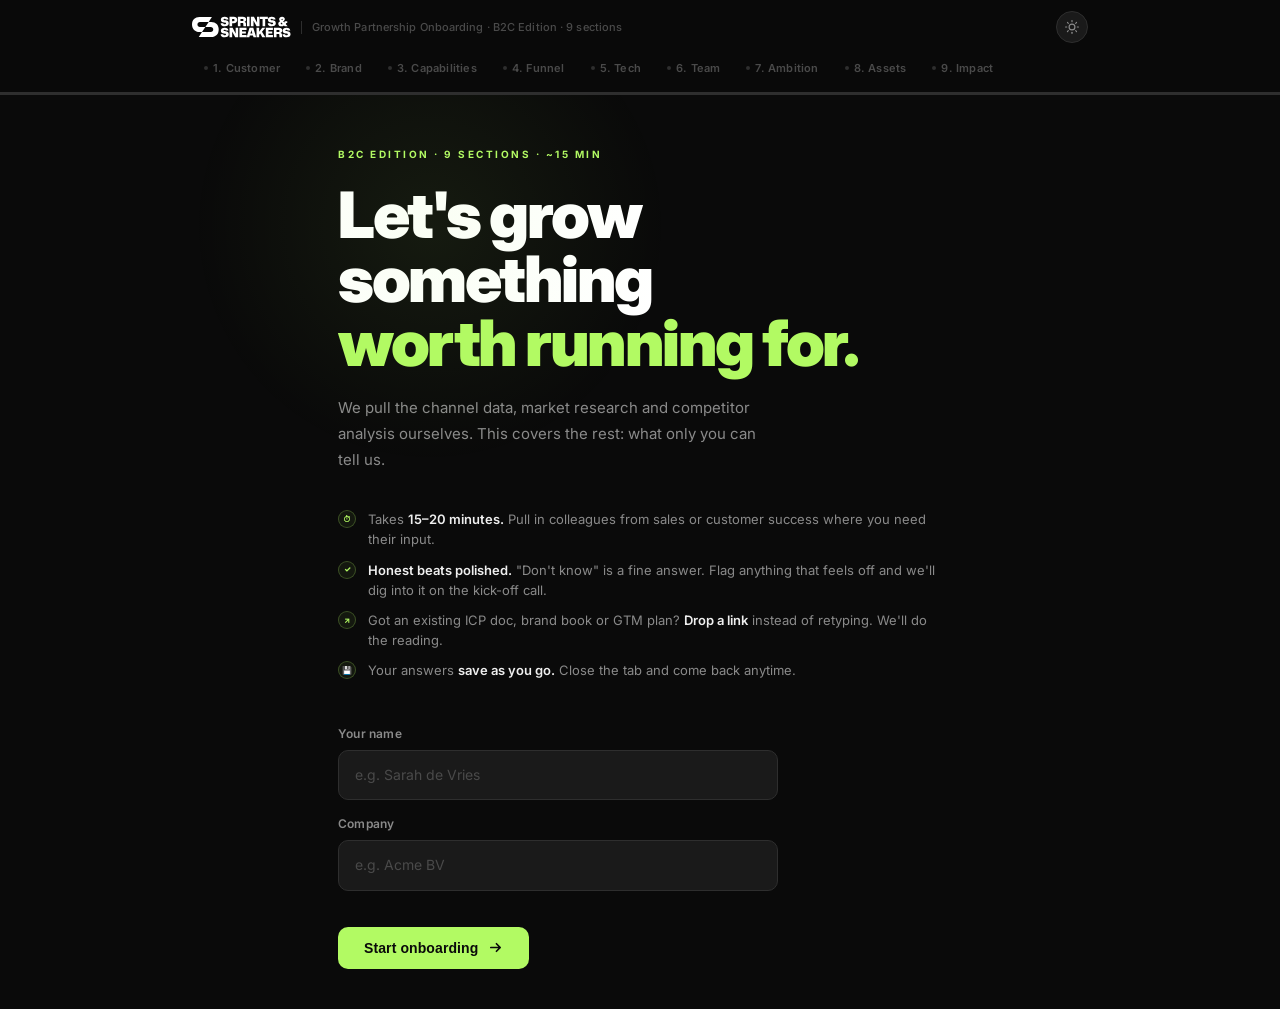
==== commit a4856dbc: "Fix: answers now persist across refresh Pre-existing bug (from the Vercel export): on load, goToStep" ====
--- a/public/index.html
+++ b/public/index.html
@@ -1491,6 +1491,7 @@
 const CHUNK = 16 * 1024 * 1024; // 16 MB, multiple of 256 KB, required by Drive resumable upload
 
 let currentStep = 0;
+let ready = false; // true after restore; stops init navigation from overwriting saved answers
 let bridgeTimers = {};
 const uploadFiles = []; // files chosen in the upload section (wired to R2 in Fase 4)
 
@@ -1748,6 +1749,7 @@
 const KEY = 'ss_onboarding_b2c_v3_' + (new URLSearchParams(location.search).get('c') || 'anon');
 
 function saveAll() {
+  if (!ready) return; // don't save during initial load, before restoreAll() runs
   const d = {};
   document.querySelectorAll('textarea, input[type=text], input[type=url], select').forEach(el => {
     if (el.id) d[el.id] = el.value;
@@ -1842,6 +1844,7 @@
 buildPills();
 goToStep(0);
 restoreAll();
+ready = true; // from here on, edits autosave
 syncThemeIcon();
 </script>
 </body>
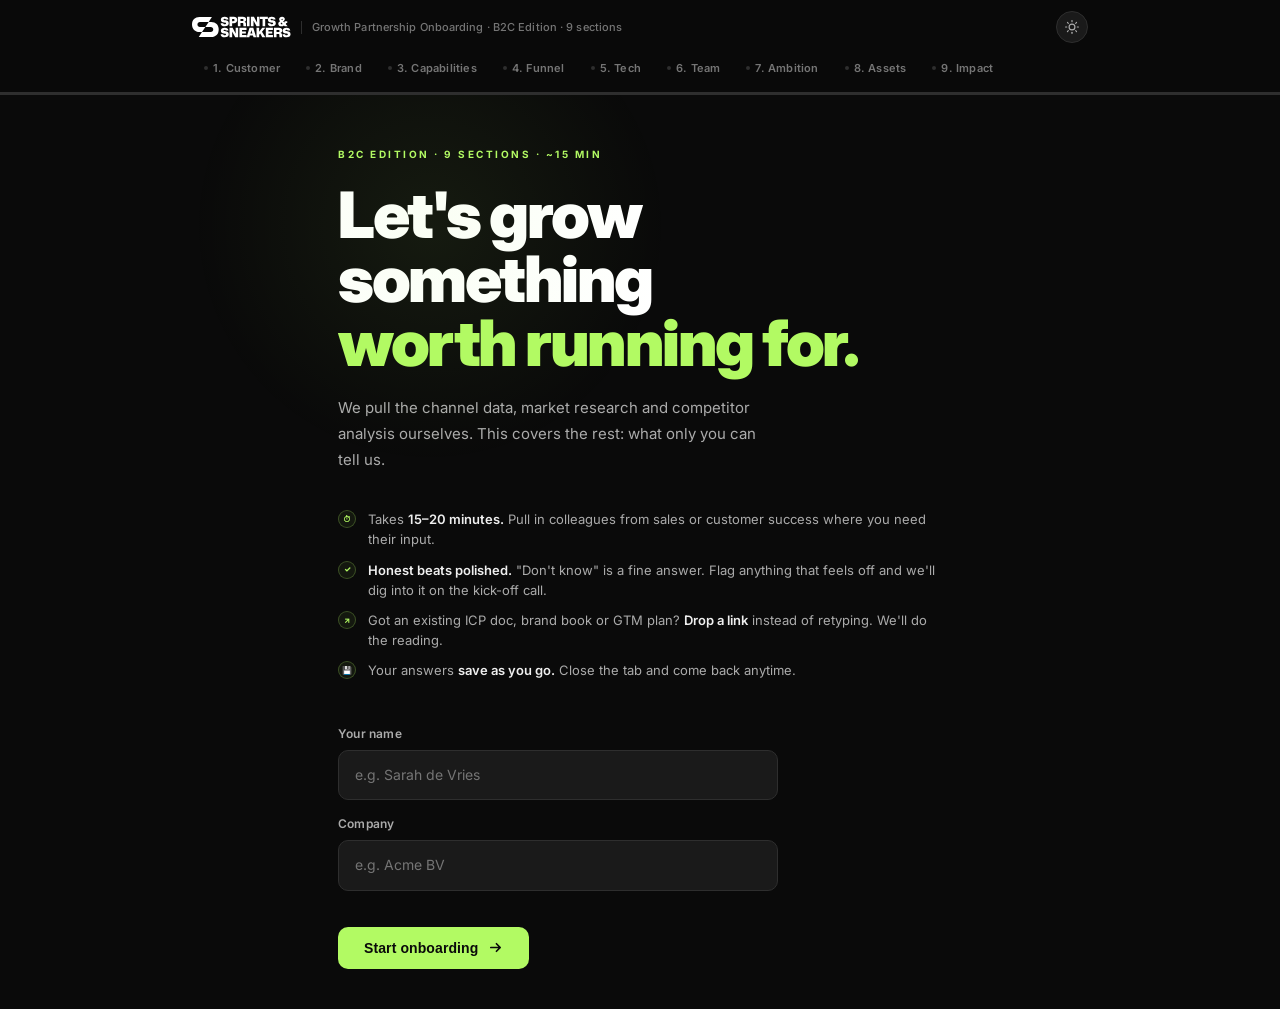
==== commit fa00fcb8: "Verwerk Mira's onboarding-feedback (B2C + B2B) Overkoepelend (beide pagina's): - Contrast: --text-lo" ====
--- a/public/index.html
+++ b/public/index.html
@@ -32,8 +32,8 @@
   --lime-glow:   rgba(178,250,99,0.08);
   --white:       #FFFFFF;
   --text-high:   #EFEFEF;
-  --text-mid:    #8A8A8A;
-  --text-low:    #4A4A4A;
+  --text-mid:    #ABABAB;
+  --text-low:    #757575;
   --radius:      10px;
   --radius-lg:   16px;
   --top-h:       106px;
@@ -802,6 +802,12 @@
     </div>
 
     <div class="q-block">
+      <p class="q-label">And your secondary customer?</p>
+      <p class="q-hint">The next group worth targeting, even if smaller. Leave blank if it's genuinely just one audience.</p>
+      <textarea id="q1_1b" placeholder="e.g. Gift-buyers shopping for the primary audience, often 45+ and less price-sensitive, who need more reassurance before they buy."></textarea>
+    </div>
+
+    <div class="q-block">
       <p class="q-label">Who is explicitly <em>not</em> your customer?</p>
       <p class="q-hint">High returns, low LTV, wrong fit, name the profiles that consistently underperform. Knowing who to avoid sharpens targeting immediately.</p>
       <textarea id="q1_2" placeholder="e.g. Price-driven buyers looking for the cheapest option, or customers who need constant hand-holding, our product is self-serve by design."></textarea>
@@ -847,7 +853,7 @@
         <circle class="ring-bg" cx="25" cy="25" r="19" fill="none" stroke-width="2.5"/>
         <circle class="ring-fg" id="ring-1" cx="25" cy="25" r="19" fill="none" stroke-width="2.5"
           stroke-dasharray="119.38" stroke-dashoffset="0" transform="rotate(-90 25 25)"/>
-        <text class="countdown-num" id="num-1" x="25" y="25">5</text>
+        <text class="countdown-num" id="num-1" x="25" y="25">10</text>
       </svg>
       <span class="bridge-timer-label">Moving on automatically…</span>
     </div>
@@ -866,7 +872,7 @@
       <span class="section-of">of 9</span>
     </div>
     <h2 class="section-headline">Brand &amp; Positioning</h2>
-    <p class="section-sub">How the category sees you, and how you want to be felt.</p>
+    <p class="section-sub">How your customers see you, and how you want to be felt.</p>
 
     <div class="q-block">
       <p class="q-label">The three brands customers most often consider alongside you.</p>
@@ -927,7 +933,7 @@
         <circle class="ring-bg" cx="25" cy="25" r="19" fill="none" stroke-width="2.5"/>
         <circle class="ring-fg" id="ring-2" cx="25" cy="25" r="19" fill="none" stroke-width="2.5"
           stroke-dasharray="119.38" stroke-dashoffset="0" transform="rotate(-90 25 25)"/>
-        <text class="countdown-num" id="num-2" x="25" y="25">5</text>
+        <text class="countdown-num" id="num-2" x="25" y="25">10</text>
       </svg>
       <span class="bridge-timer-label">Moving on automatically…</span>
     </div>
@@ -962,14 +968,18 @@
             </tr>
           </thead>
           <tbody>
-            <tr><td>Paid Social (Meta / TikTok)</td><td><select id="cap_paidsocial"><option value="">—</option><option>In-house</option><option>Freelance</option><option>Agency</option><option>Not active</option></select></td><td><select id="cap_paidsocial_score"><option value="">—</option><option>1</option><option>2</option><option>3</option><option>4</option><option>5</option><option>6</option><option>7</option><option>8</option><option>9</option><option>10</option></select></td><td><input type="text" id="cap_paidsocial_note"></td></tr>
-            <tr><td>Paid Search (Google)</td><td><select id="cap_paidsearch"><option value="">—</option><option>In-house</option><option>Freelance</option><option>Agency</option><option>Not active</option></select></td><td><select id="cap_paidsearch_score"><option value="">—</option><option>1</option><option>2</option><option>3</option><option>4</option><option>5</option><option>6</option><option>7</option><option>8</option><option>9</option><option>10</option></select></td><td><input type="text" id="cap_paidsearch_note"></td></tr>
-            <tr><td>SEO / Content</td><td><select id="cap_seo"><option value="">—</option><option>In-house</option><option>Freelance</option><option>Agency</option><option>Not active</option></select></td><td><select id="cap_seo_score"><option value="">—</option><option>1</option><option>2</option><option>3</option><option>4</option><option>5</option><option>6</option><option>7</option><option>8</option><option>9</option><option>10</option></select></td><td><input type="text" id="cap_seo_note"></td></tr>
-            <tr><td>Email &amp; SMS</td><td><select id="cap_email"><option value="">—</option><option>In-house</option><option>Freelance</option><option>Agency</option><option>Not active</option></select></td><td><select id="cap_email_score"><option value="">—</option><option>1</option><option>2</option><option>3</option><option>4</option><option>5</option><option>6</option><option>7</option><option>8</option><option>9</option><option>10</option></select></td><td><input type="text" id="cap_email_note"></td></tr>
-            <tr><td>Creative / Video</td><td><select id="cap_creative"><option value="">—</option><option>In-house</option><option>Freelance</option><option>Agency</option><option>Not active</option></select></td><td><select id="cap_creative_score"><option value="">—</option><option>1</option><option>2</option><option>3</option><option>4</option><option>5</option><option>6</option><option>7</option><option>8</option><option>9</option><option>10</option></select></td><td><input type="text" id="cap_creative_note"></td></tr>
+            <tr><td>Paid Social</td><td><select id="cap_paidsocial"><option value="">—</option><option>In-house</option><option>Freelance</option><option>Agency</option><option>Not active</option></select></td><td><select id="cap_paidsocial_score"><option value="">—</option><option>1</option><option>2</option><option>3</option><option>4</option><option>5</option><option>6</option><option>7</option><option>8</option><option>9</option><option>10</option></select></td><td><input type="text" id="cap_paidsocial_note"></td></tr>
+            <tr><td>Paid Search</td><td><select id="cap_paidsearch"><option value="">—</option><option>In-house</option><option>Freelance</option><option>Agency</option><option>Not active</option></select></td><td><select id="cap_paidsearch_score"><option value="">—</option><option>1</option><option>2</option><option>3</option><option>4</option><option>5</option><option>6</option><option>7</option><option>8</option><option>9</option><option>10</option></select></td><td><input type="text" id="cap_paidsearch_note"></td></tr>
+            <tr><td>SEO / GEO</td><td><select id="cap_seo"><option value="">—</option><option>In-house</option><option>Freelance</option><option>Agency</option><option>Not active</option></select></td><td><select id="cap_seo_score"><option value="">—</option><option>1</option><option>2</option><option>3</option><option>4</option><option>5</option><option>6</option><option>7</option><option>8</option><option>9</option><option>10</option></select></td><td><input type="text" id="cap_seo_note"></td></tr>
+            <tr><td>Organic socials</td><td><select id="cap_organicsocial"><option value="">—</option><option>In-house</option><option>Freelance</option><option>Agency</option><option>Not active</option></select></td><td><select id="cap_organicsocial_score"><option value="">—</option><option>1</option><option>2</option><option>3</option><option>4</option><option>5</option><option>6</option><option>7</option><option>8</option><option>9</option><option>10</option></select></td><td><input type="text" id="cap_organicsocial_note"></td></tr>
+            <tr><td>Content: organic / ads</td><td><select id="cap_creative"><option value="">—</option><option>In-house</option><option>Freelance</option><option>Agency</option><option>Not active</option></select></td><td><select id="cap_creative_score"><option value="">—</option><option>1</option><option>2</option><option>3</option><option>4</option><option>5</option><option>6</option><option>7</option><option>8</option><option>9</option><option>10</option></select></td><td><input type="text" id="cap_creative_note"></td></tr>
             <tr><td>Influencer / Creator</td><td><select id="cap_influencer"><option value="">—</option><option>In-house</option><option>Freelance</option><option>Agency</option><option>Not active</option></select></td><td><select id="cap_influencer_score"><option value="">—</option><option>1</option><option>2</option><option>3</option><option>4</option><option>5</option><option>6</option><option>7</option><option>8</option><option>9</option><option>10</option></select></td><td><input type="text" id="cap_influencer_note"></td></tr>
-            <tr><td>CRO / Experimentation</td><td><select id="cap_cro"><option value="">—</option><option>In-house</option><option>Freelance</option><option>Agency</option><option>Not active</option></select></td><td><select id="cap_cro_score"><option value="">—</option><option>1</option><option>2</option><option>3</option><option>4</option><option>5</option><option>6</option><option>7</option><option>8</option><option>9</option><option>10</option></select></td><td><input type="text" id="cap_cro_note"></td></tr>
-            <tr><td>Analytics &amp; Data</td><td><select id="cap_data"><option value="">—</option><option>In-house</option><option>Freelance</option><option>Agency</option><option>Not active</option></select></td><td><select id="cap_data_score"><option value="">—</option><option>1</option><option>2</option><option>3</option><option>4</option><option>5</option><option>6</option><option>7</option><option>8</option><option>9</option><option>10</option></select></td><td><input type="text" id="cap_data_note"></td></tr>
+            <tr><td>Affiliate / Marketplaces</td><td><select id="cap_affiliate"><option value="">—</option><option>In-house</option><option>Freelance</option><option>Agency</option><option>Not active</option></select></td><td><select id="cap_affiliate_score"><option value="">—</option><option>1</option><option>2</option><option>3</option><option>4</option><option>5</option><option>6</option><option>7</option><option>8</option><option>9</option><option>10</option></select></td><td><input type="text" id="cap_affiliate_note"></td></tr>
+            <tr><td>Branding / Communication</td><td><select id="cap_branding"><option value="">—</option><option>In-house</option><option>Freelance</option><option>Agency</option><option>Not active</option></select></td><td><select id="cap_branding_score"><option value="">—</option><option>1</option><option>2</option><option>3</option><option>4</option><option>5</option><option>6</option><option>7</option><option>8</option><option>9</option><option>10</option></select></td><td><input type="text" id="cap_branding_note"></td></tr>
+            <tr><td>CRO / Website</td><td><select id="cap_cro"><option value="">—</option><option>In-house</option><option>Freelance</option><option>Agency</option><option>Not active</option></select></td><td><select id="cap_cro_score"><option value="">—</option><option>1</option><option>2</option><option>3</option><option>4</option><option>5</option><option>6</option><option>7</option><option>8</option><option>9</option><option>10</option></select></td><td><input type="text" id="cap_cro_note"></td></tr>
+            <tr><td>Analytics / Data</td><td><select id="cap_data"><option value="">—</option><option>In-house</option><option>Freelance</option><option>Agency</option><option>Not active</option></select></td><td><select id="cap_data_score"><option value="">—</option><option>1</option><option>2</option><option>3</option><option>4</option><option>5</option><option>6</option><option>7</option><option>8</option><option>9</option><option>10</option></select></td><td><input type="text" id="cap_data_note"></td></tr>
+            <tr><td>Retentie / Mail / SMS / WhatsApp</td><td><select id="cap_email"><option value="">—</option><option>In-house</option><option>Freelance</option><option>Agency</option><option>Not active</option></select></td><td><select id="cap_email_score"><option value="">—</option><option>1</option><option>2</option><option>3</option><option>4</option><option>5</option><option>6</option><option>7</option><option>8</option><option>9</option><option>10</option></select></td><td><input type="text" id="cap_email_note"></td></tr>
+            <tr><td>Referral / Community</td><td><select id="cap_referral"><option value="">—</option><option>In-house</option><option>Freelance</option><option>Agency</option><option>Not active</option></select></td><td><select id="cap_referral_score"><option value="">—</option><option>1</option><option>2</option><option>3</option><option>4</option><option>5</option><option>6</option><option>7</option><option>8</option><option>9</option><option>10</option></select></td><td><input type="text" id="cap_referral_note"></td></tr>
           </tbody>
         </table>
       </div>
@@ -978,15 +988,15 @@
     <hr class="divider">
 
     <div class="q-block">
-      <p class="q-label">Describe your creator or influencer programme, if you have one.</p>
-      <p class="q-hint">Structure (gifting, paid, affiliate, ambassador), approximate number of active creators, and primary platform. If you don't have one, say so.</p>
-      <textarea id="q3_2" placeholder="e.g. Around 30 micro-influencers on TikTok, gifting only, no paid deals yet. Managed in-house by one person, no formal brief process in place."></textarea>
-    </div>
-
-    <div class="q-block">
-      <p class="q-label">Name one creator or customer who would happily film a review this quarter.</p>
-      <p class="q-hint">One name or handle is all we need, this gets real content live from sprint one.</p>
-      <input type="text" id="q3_3" placeholder="e.g. @username on TikTok, or a loyal customer you can introduce us to">
+      <p class="q-label">Describe any external growth partnerships you run today.</p>
+      <p class="q-hint">Creator/influencer, affiliate, marketplace, referral or brand partnerships: structure (gifting, paid, ambassador, revenue share), rough scale and main platform. If you have none, say so.</p>
+      <textarea id="q3_2" placeholder="e.g. Around 30 micro-influencers on TikTok, gifting only. A small affiliate programme via Awin (~10 active partners). No marketplace or referral programme yet."></textarea>
+    </div>
+
+    <div class="q-block">
+      <p class="q-label">Name one creator, partner or customer who would happily collaborate this quarter.</p>
+      <p class="q-hint">A creator who'd film a review, an affiliate who'd push you, or a loyal customer. One name or handle is all we need, this gets real content live from sprint one.</p>
+      <input type="text" id="q3_3" placeholder="e.g. @username on TikTok, an affiliate partner, or a loyal customer you can introduce us to">
     </div>
 
     <div class="q-block">
@@ -1005,7 +1015,7 @@
         <circle class="ring-bg" cx="25" cy="25" r="19" fill="none" stroke-width="2.5"/>
         <circle class="ring-fg" id="ring-3" cx="25" cy="25" r="19" fill="none" stroke-width="2.5"
           stroke-dasharray="119.38" stroke-dashoffset="0" transform="rotate(-90 25 25)"/>
-        <text class="countdown-num" id="num-3" x="25" y="25">5</text>
+        <text class="countdown-num" id="num-3" x="25" y="25">10</text>
       </svg>
       <span class="bridge-timer-label">Moving on automatically…</span>
     </div>
@@ -1029,17 +1039,35 @@
     <div class="q-block">
       <div class="q-label-row">
         <p class="q-label" style="margin:0">Where is the biggest leak in your funnel right now?</p>
-        <div class="tip">?<div class="tip-body">A funnel leak is any step where significantly more people drop off than you'd expect, e.g. high traffic but low add-to-cart, or many checkout starts but high abandonment.</div></div>
+        <div class="tip">?<div class="tip-body">We map growth across the AAARRR funnel: Awareness → Acquisition → Activation → Revenue → Retention → Referral. A leak is any stage where significantly more people drop off than you'd expect.</div></div>
       </div>
       <p class="q-hint" style="margin-top:6px;margin-bottom:12px">Pick the stage that worries you most, then describe what you think is behind it.</p>
       <div class="options" style="margin-bottom:14px">
-        <div class="opt" onclick="selectOpt(this,'funnel_leak')"><input type="radio" name="funnel_leak" value="awareness"><label>Awareness, not enough people find us</label></div>
-        <div class="opt" onclick="selectOpt(this,'funnel_leak')"><input type="radio" name="funnel_leak" value="consideration"><label>Consideration, visitors don't engage or browse</label></div>
-        <div class="opt" onclick="selectOpt(this,'funnel_leak')"><input type="radio" name="funnel_leak" value="purchase"><label>Purchase, carts are abandoned, checkout drops off</label></div>
+        <div class="opt" onclick="selectOpt(this,'funnel_leak')"><input type="radio" name="funnel_leak" value="awareness"><label>Awareness, not enough people know we exist</label></div>
+        <div class="opt" onclick="selectOpt(this,'funnel_leak')"><input type="radio" name="funnel_leak" value="acquisition"><label>Acquisition, too little traffic reaches the site</label></div>
+        <div class="opt" onclick="selectOpt(this,'funnel_leak')"><input type="radio" name="funnel_leak" value="activation"><label>Activation, visitors arrive but take no first action</label></div>
+        <div class="opt" onclick="selectOpt(this,'funnel_leak')"><input type="radio" name="funnel_leak" value="revenue"><label>Revenue, carts are abandoned, checkout drops off</label></div>
         <div class="opt" onclick="selectOpt(this,'funnel_leak')"><input type="radio" name="funnel_leak" value="retention"><label>Retention, customers buy once and disappear</label></div>
+        <div class="opt" onclick="selectOpt(this,'funnel_leak')"><input type="radio" name="funnel_leak" value="referral"><label>Referral, customers don't recommend or refer us</label></div>
         <div class="opt" onclick="selectOpt(this,'funnel_leak')"><input type="radio" name="funnel_leak" value="multiple"><label>Multiple stages, there are leaks throughout</label></div>
       </div>
       <textarea id="q4_1_explain" placeholder="Describe what you think is causing this, even a rough hypothesis helps."></textarea>
+    </div>
+
+    <hr class="divider">
+
+    <div class="q-block">
+      <p class="q-label">And which part of the funnel is your strongest right now?</p>
+      <p class="q-hint" style="margin-bottom:12px">Where you already win, so we build on it instead of rebuilding it.</p>
+      <div class="options" style="margin-bottom:14px">
+        <div class="opt" onclick="selectOpt(this,'funnel_strength')"><input type="radio" name="funnel_strength" value="awareness"><label>Awareness, strong brand recognition and reach</label></div>
+        <div class="opt" onclick="selectOpt(this,'funnel_strength')"><input type="radio" name="funnel_strength" value="acquisition"><label>Acquisition, we drive plenty of quality traffic</label></div>
+        <div class="opt" onclick="selectOpt(this,'funnel_strength')"><input type="radio" name="funnel_strength" value="activation"><label>Activation, a well-converting site or landing page</label></div>
+        <div class="opt" onclick="selectOpt(this,'funnel_strength')"><input type="radio" name="funnel_strength" value="revenue"><label>Revenue, strong conversion and order value</label></div>
+        <div class="opt" onclick="selectOpt(this,'funnel_strength')"><input type="radio" name="funnel_strength" value="retention"><label>Retention, a loyal, repeat-buying customer base</label></div>
+        <div class="opt" onclick="selectOpt(this,'funnel_strength')"><input type="radio" name="funnel_strength" value="referral"><label>Referral, customers actively recommend us</label></div>
+      </div>
+      <textarea id="q4_1b_explain" placeholder="What makes this your strongest stage? A number or example helps."></textarea>
     </div>
 
     <hr class="divider">
@@ -1066,7 +1094,7 @@
         <circle class="ring-bg" cx="25" cy="25" r="19" fill="none" stroke-width="2.5"/>
         <circle class="ring-fg" id="ring-4" cx="25" cy="25" r="19" fill="none" stroke-width="2.5"
           stroke-dasharray="119.38" stroke-dashoffset="0" transform="rotate(-90 25 25)"/>
-        <text class="countdown-num" id="num-4" x="25" y="25">5</text>
+        <text class="countdown-num" id="num-4" x="25" y="25">10</text>
       </svg>
       <span class="bridge-timer-label">Moving on automatically…</span>
     </div>
@@ -1108,8 +1136,14 @@
         <div class="opt" onclick="toggleOpt(this)"><input type="checkbox" name="adacc" value="meta"><label>Meta (Facebook / Instagram)</label></div>
         <div class="opt" onclick="toggleOpt(this)"><input type="checkbox" name="adacc" value="tiktok"><label>TikTok</label></div>
         <div class="opt" onclick="toggleOpt(this)"><input type="checkbox" name="adacc" value="google"><label>Google (Search / Shopping / YouTube)</label></div>
+        <div class="opt" onclick="toggleOpt(this)"><input type="checkbox" name="adacc" value="microsoft"><label>Microsoft Advertising (Bing)</label></div>
         <div class="opt" onclick="toggleOpt(this)"><input type="checkbox" name="adacc" value="pinterest"><label>Pinterest</label></div>
         <div class="opt" onclick="toggleOpt(this)"><input type="checkbox" name="adacc" value="snapchat"><label>Snapchat</label></div>
+        <div class="opt" onclick="toggleOpt(this)"><input type="checkbox" name="adacc" value="linkedin"><label>LinkedIn</label></div>
+        <div class="opt" onclick="toggleOpt(this)"><input type="checkbox" name="adacc" value="x"><label>X (Twitter)</label></div>
+        <div class="opt" onclick="toggleOpt(this)"><input type="checkbox" name="adacc" value="amazon"><label>Amazon Ads</label></div>
+        <div class="opt" onclick="toggleOpt(this)"><input type="checkbox" name="adacc" value="bol"><label>Bol.com advertising</label></div>
+        <div class="opt" onclick="toggleOpt(this)"><input type="checkbox" name="adacc" value="affiliate"><label>Affiliate platform (Awin, Daisycon, TradeTracker…)</label></div>
       </div>
     </div>
 
@@ -1145,7 +1179,7 @@
         <circle class="ring-bg" cx="25" cy="25" r="19" fill="none" stroke-width="2.5"/>
         <circle class="ring-fg" id="ring-5" cx="25" cy="25" r="19" fill="none" stroke-width="2.5"
           stroke-dasharray="119.38" stroke-dashoffset="0" transform="rotate(-90 25 25)"/>
-        <text class="countdown-num" id="num-5" x="25" y="25">5</text>
+        <text class="countdown-num" id="num-5" x="25" y="25">10</text>
       </svg>
       <span class="bridge-timer-label">Moving on automatically…</span>
     </div>
@@ -1180,13 +1214,9 @@
     <hr class="divider">
 
     <div class="q-block">
-      <p class="q-label">Which meeting cadence works best for regular alignment?</p>
-      <div class="options" style="margin-bottom:10px">
-        <div class="opt" onclick="selectOpt(this,'cadence')"><input type="radio" name="cadence" value="weekly"><label>Weekly sprint check-in, 30 minutes</label></div>
-        <div class="opt" onclick="selectOpt(this,'cadence')"><input type="radio" name="cadence" value="biweekly"><label>Bi-weekly, 60 minutes every two weeks</label></div>
-        <div class="opt" onclick="selectOpt(this,'cadence')"><input type="radio" name="cadence" value="monthly"><label>Monthly, 90-minute strategic review</label></div>
-      </div>
-      <p class="q-hint">Preferred day and time (optional):</p>
+      <p class="q-label">Our sprint cadence: a weekly check-in plus a monthly strategic review.</p>
+      <p class="q-hint">We work in sprints, so alignment is built in: a weekly 30-minute check-in to keep momentum, and a monthly 90-minute review to step back and steer. That rhythm is how we keep the partnership moving.</p>
+      <p class="q-hint" style="margin-top:12px">Preferred day and time for the weekly check-in (optional):</p>
       <input type="text" id="q6_3_time" placeholder="e.g. Tuesday mornings from 9:30 CET">
     </div>
 
@@ -1225,7 +1255,7 @@
         <circle class="ring-bg" cx="25" cy="25" r="19" fill="none" stroke-width="2.5"/>
         <circle class="ring-fg" id="ring-6" cx="25" cy="25" r="19" fill="none" stroke-width="2.5"
           stroke-dasharray="119.38" stroke-dashoffset="0" transform="rotate(-90 25 25)"/>
-        <text class="countdown-num" id="num-6" x="25" y="25">5</text>
+        <text class="countdown-num" id="num-6" x="25" y="25">10</text>
       </svg>
       <span class="bridge-timer-label">Moving on automatically…</span>
     </div>
@@ -1248,7 +1278,7 @@
 
     <div class="q-block">
       <p class="q-label">Your three-year vision.</p>
-      <p class="q-hint">Where is this business in 2029 if everything goes right?</p>
+      <p class="q-hint">Where is this business in <span id="visionYear"></span> if everything goes right?</p>
       <textarea id="q7_1" placeholder="e.g. Category leader in sustainable homeware across the Benelux, €25M in revenue, profitable, with a community of 200k active customers."></textarea>
     </div>
 
@@ -1306,7 +1336,7 @@
         <circle class="ring-bg" cx="25" cy="25" r="19" fill="none" stroke-width="2.5"/>
         <circle class="ring-fg" id="ring-7" cx="25" cy="25" r="19" fill="none" stroke-width="2.5"
           stroke-dasharray="119.38" stroke-dashoffset="0" transform="rotate(-90 25 25)"/>
-        <text class="countdown-num" id="num-7" x="25" y="25">5</text>
+        <text class="countdown-num" id="num-7" x="25" y="25">10</text>
       </svg>
       <span class="bridge-timer-label">Moving on automatically…</span>
     </div>
@@ -1411,7 +1441,7 @@
         <circle class="ring-bg" cx="25" cy="25" r="19" fill="none" stroke-width="2.5"/>
         <circle class="ring-fg" id="ring-8" cx="25" cy="25" r="19" fill="none" stroke-width="2.5"
           stroke-dasharray="119.38" stroke-dashoffset="0" transform="rotate(-90 25 25)"/>
-        <text class="countdown-num" id="num-8" x="25" y="25">5</text>
+        <text class="countdown-num" id="num-8" x="25" y="25">10</text>
       </svg>
       <span class="bridge-timer-label">Moving on automatically…</span>
     </div>
@@ -1573,16 +1603,16 @@
   const ring = document.getElementById('ring-' + num);
   const numEl = document.getElementById('num-' + num);
   if (ring) { ring.style.transition = 'none'; ring.style.strokeDashoffset = '0'; }
-  if (numEl) numEl.textContent = '5';
+  if (numEl) numEl.textContent = '10';
 
   clearBridgeTimers();
   let elapsed = 0;
   bridgeTimers[num] = setInterval(() => {
     elapsed += 80;
-    const pct = Math.min(elapsed / 5000, 1);
+    const pct = Math.min(elapsed / 10000, 1);
     if (ring) { ring.style.transition = 'stroke-dashoffset 0.08s linear'; ring.style.strokeDashoffset = CIRC * pct; }
-    if (numEl) numEl.textContent = Math.max(1, Math.ceil(5 - elapsed / 1000));
-    if (elapsed >= 5000) { clearInterval(bridgeTimers[num]); goToStep(next); }
+    if (numEl) numEl.textContent = Math.max(1, Math.ceil(10 - elapsed / 1000));
+    if (elapsed >= 10000) { clearInterval(bridgeTimers[num]); goToStep(next); }
   }, 80);
 }
 
@@ -1616,7 +1646,7 @@
   document.querySelectorAll('textarea, input[type=text], input[type=url], select').forEach(el => {
     if (el.id) d[el.id] = el.value || '';
   });
-  ['funnel_leak', 'cadence'].forEach(name => {
+  ['funnel_leak', 'funnel_strength'].forEach(name => {
     const el = document.querySelector(`input[name="${name}"]:checked`);
     d[name] = el ? el.value : '';
   });
@@ -1713,35 +1743,43 @@
   return { name: file.name, size: file.size, webViewLink: result && result.webViewLink, id: result && result.id };
 }
 
+let answersSubmitted = false; // once the answers doc is created, a retry skips it (no duplicate)
 async function submitToSheets() {
   const btn = document.getElementById('btnNext');
   btn.disabled = true;
   const token = getToken();
   const files = uploadFiles.filter(f => f.size > 0);
   try {
-    const uploaded = [];
+    // 1. Save the answers first, so a slow or flaky file upload can never lose them.
+    if (!answersSubmitted) {
+      btn.textContent = 'Saving answers…';
+      const r = await fetch(API_BASE + '/submit', {
+        method: 'POST', headers: { 'Content-Type': 'application/json' },
+        body: JSON.stringify({
+          token,
+          name: (document.getElementById('meta_name')?.value || '').trim(),
+          company: (document.getElementById('meta_company')?.value || '').trim(),
+          html: buildAnswersHTML()
+        })
+      });
+      if (!r.ok) { const j = await r.json().catch(() => ({})); throw new Error(j.error || ('submit ' + r.status)); }
+      answersSubmitted = true;
+    }
+    // 2. Then upload the files into the same folder (skip any already done on a retry).
     for (let i = 0; i < files.length; i++) {
+      if (files[i]._uploaded) continue;
       btn.textContent = `Uploading ${i + 1}/${files.length}…`;
-      uploaded.push(await uploadOneFile(files[i], token,
-        p => { btn.textContent = `Uploading ${i + 1}/${files.length} · ${Math.round(p * 100)}%`; }));
+      await uploadOneFile(files[i], token,
+        p => { btn.textContent = `Uploading ${i + 1}/${files.length} · ${Math.round(p * 100)}%`; });
+      files[i]._uploaded = true;
     }
-    btn.textContent = 'Submitting…';
-    const r = await fetch(API_BASE + '/submit', {
-      method: 'POST', headers: { 'Content-Type': 'application/json' },
-      body: JSON.stringify({
-        token,
-        name: (document.getElementById('meta_name')?.value || '').trim(),
-        company: (document.getElementById('meta_company')?.value || '').trim(),
-        html: buildAnswersHTML(),
-        files: uploaded
-      })
-    });
-    if (!r.ok) { const j = await r.json().catch(() => ({})); throw new Error(j.error || ('submit ' + r.status)); }
     goToStep(10);
   } catch (e) {
     btn.disabled = false;
-    btn.textContent = currentStep === 9 ? 'Submit →' : 'Next →';
-    alert('Something went wrong while submitting:\n' + (e.message || e) + '\n\nYour answers are saved on this device, please try again.');
+    btn.textContent = currentStep === TOTAL ? 'Submit →' : 'Next →';
+    alert(answersSubmitted
+      ? 'Your answers are saved. A file did not finish uploading. Tap Submit again to retry just the upload; your answers will not be duplicated.'
+      : 'Something went wrong while submitting:\n' + (e.message || e) + '\n\nYour answers are saved on this device, please try again.');
   }
 }
 
@@ -1841,6 +1879,9 @@
   });
 })();
 
+const visionYearEl = document.getElementById('visionYear');
+if (visionYearEl) visionYearEl.textContent = new Date().getFullYear() + 3;
+
 buildPills();
 goToStep(0);
 restoreAll();
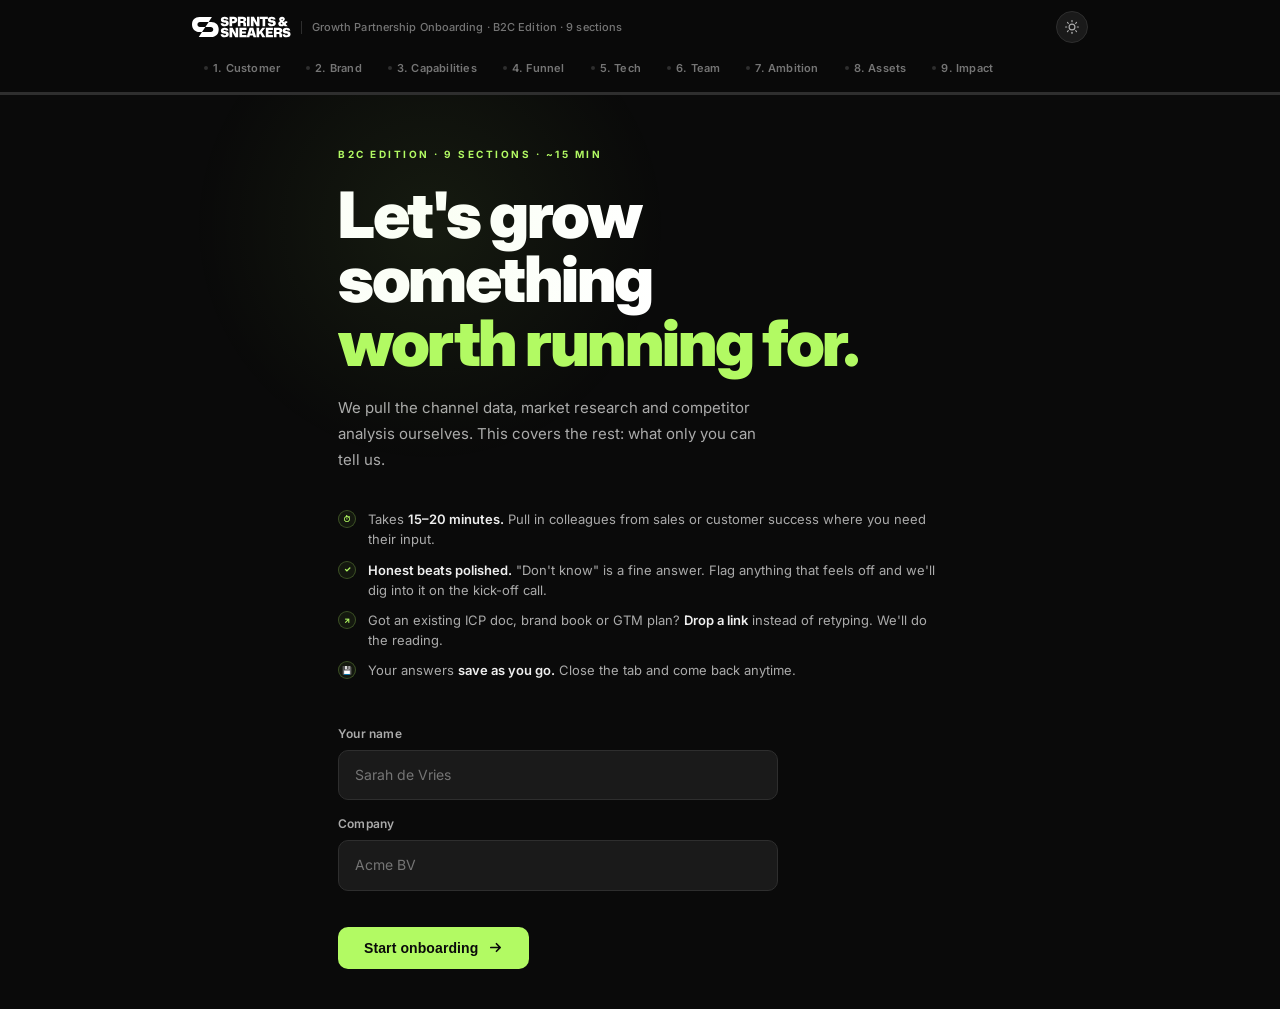
==== commit 850d69c4: "Onboarding copy + light-theme fixes (B2C + B2B) - Verwijder 'e.g.'-prefix uit alle placeholders (46 " ====
--- a/public/index.html
+++ b/public/index.html
@@ -565,6 +565,15 @@
 .theme-toggle svg { display: block; }
 
 /* ── LIGHT MODE OVERRIDES ────────────────── */
+/* Light theme uses its own darker text colours (dark theme stays bright) */
+html[data-theme="light"] {
+  --text-high: #1A1A1A;
+  --text-mid:  #555555;
+  --text-low:  #6E6E6E;
+}
+html[data-theme="light"] .bridge-title { color: #1A1A1A; }
+html[data-theme="light"] .bridge-body { color: #555555; }
+
 html[data-theme="light"] body {
   background: #F5F5F2; color: #111111;
 }
@@ -611,10 +620,10 @@
 /* content sections */
 html[data-theme="light"] .section-of { color: #AAAAAA; }
 html[data-theme="light"] .section-headline { color: #111111; }
-html[data-theme="light"] .section-sub { color: #AAAAAA; }
+html[data-theme="light"] .section-sub { color: #6B6B6B; }
 /* questions */
 html[data-theme="light"] .q-label { color: #111111; }
-html[data-theme="light"] .q-hint { color: #AAAAAA; }
+html[data-theme="light"] .q-hint { color: #6B6B6B; }
 html[data-theme="light"] .q-hint em { color: #777777; }
 html[data-theme="light"] .inline-num { color: #3A8A00; }
 html[data-theme="light"] hr.divider { border-color: #E2E2DE; }
@@ -648,7 +657,7 @@
 html[data-theme="light"] .options .opt:hover label,
 html[data-theme="light"] .options .opt.sel label { color: #111111; }
 /* stack labels */
-html[data-theme="light"] .stack-label { color: #AAAAAA; }
+html[data-theme="light"] .stack-label { color: #6B6B6B; }
 /* cap table */
 html[data-theme="light"] .cap-table th { color: #AAAAAA; border-color: #E2E2DE; }
 html[data-theme="light"] .cap-table td { border-color: #E8E8E4; }
@@ -771,11 +780,11 @@
     <div class="welcome-fields">
       <div class="wf-row">
         <label class="wf-label" for="meta_name">Your name</label>
-        <input type="text" id="meta_name" placeholder="e.g. Sarah de Vries" autocomplete="name">
+        <input type="text" id="meta_name" placeholder="Sarah de Vries" autocomplete="name">
       </div>
       <div class="wf-row">
         <label class="wf-label" for="meta_company">Company</label>
-        <input type="text" id="meta_company" placeholder="e.g. Acme BV" autocomplete="organization">
+        <input type="text" id="meta_company" placeholder="Acme BV" autocomplete="organization">
       </div>
     </div>
     <button class="btn-start" onclick="goToStep(1)">
@@ -798,19 +807,19 @@
     <div class="q-block">
       <p class="q-label">Who is your primary customer?</p>
       <p class="q-hint">Demographics, lifestyle, motivations, and the real reason they buy, even if they'd never say it out loud.</p>
-      <textarea class="tall" id="q1_1" placeholder="e.g. Women 28–42, urban professionals who value sustainable choices but won't sacrifice convenience. They'd never admit the real reason they buy is the social signal, not the values it represents."></textarea>
+      <textarea class="tall" id="q1_1" placeholder="Women 28–42, urban professionals who value sustainable choices but won't sacrifice convenience. They'd never admit the real reason they buy is the social signal, not the values it represents."></textarea>
     </div>
 
     <div class="q-block">
       <p class="q-label">And your secondary customer?</p>
       <p class="q-hint">The next group worth targeting, even if smaller. Leave blank if it's genuinely just one audience.</p>
-      <textarea id="q1_1b" placeholder="e.g. Gift-buyers shopping for the primary audience, often 45+ and less price-sensitive, who need more reassurance before they buy."></textarea>
+      <textarea id="q1_1b" placeholder="Gift-buyers shopping for the primary audience, often 45+ and less price-sensitive, who need more reassurance before they buy."></textarea>
     </div>
 
     <div class="q-block">
       <p class="q-label">Who is explicitly <em>not</em> your customer?</p>
       <p class="q-hint">High returns, low LTV, wrong fit, name the profiles that consistently underperform. Knowing who to avoid sharpens targeting immediately.</p>
-      <textarea id="q1_2" placeholder="e.g. Price-driven buyers looking for the cheapest option, or customers who need constant hand-holding, our product is self-serve by design."></textarea>
+      <textarea id="q1_2" placeholder="Price-driven buyers looking for the cheapest option, or customers who need constant hand-holding, our product is self-serve by design."></textarea>
     </div>
 
     <hr class="divider">
@@ -819,7 +828,7 @@
       <p class="q-label">Top 3 reasons customers say they chose you.</p>
       <p class="q-hint">Use their words, from reviews, surveys or support tickets. Not what you believe; what they've actually said.</p>
       <div class="inline-fields">
-        <div class="inline-row"><span class="inline-num">1</span><input type="text" id="q1_3a" placeholder="e.g. Fastest delivery in the category"></div>
+        <div class="inline-row"><span class="inline-num">1</span><input type="text" id="q1_3a" placeholder="Fastest delivery in the category"></div>
         <div class="inline-row"><span class="inline-num">2</span><input type="text" id="q1_3b"></div>
         <div class="inline-row"><span class="inline-num">3</span><input type="text" id="q1_3c"></div>
       </div>
@@ -829,7 +838,7 @@
       <p class="q-label">Top 3 reasons customers don't buy, return the product, or complain.</p>
       <p class="q-hint">Same sources. "Price" isn't specific enough, tell us the real reason behind the objection.</p>
       <div class="inline-fields">
-        <div class="inline-row"><span class="inline-num">1</span><input type="text" id="q1_4a" placeholder="e.g. Confused by sizing, exchanged twice, then returned"></div>
+        <div class="inline-row"><span class="inline-num">1</span><input type="text" id="q1_4a" placeholder="Confused by sizing, exchanged twice, then returned"></div>
         <div class="inline-row"><span class="inline-num">2</span><input type="text" id="q1_4b"></div>
         <div class="inline-row"><span class="inline-num">3</span><input type="text" id="q1_4c"></div>
       </div>
@@ -840,7 +849,7 @@
     <div class="q-block">
       <p class="q-label">What do you know about your customers that the data won't show us?</p>
       <p class="q-hint">How they really find you, or how they feel about you, the things that never make it into the numbers.</p>
-      <textarea id="q1_5" placeholder="e.g. Most new customers heard about us from a friend in person, that never shows up in analytics. And people trust us because the founder still answers DMs herself."></textarea>
+      <textarea id="q1_5" placeholder="Most new customers heard about us from a friend in person, that never shows up in analytics. And people trust us because the founder still answers DMs herself."></textarea>
     </div>
   </div>
 </div>
@@ -886,7 +895,7 @@
     <div class="q-block">
       <p class="q-label">Why do customers ultimately choose <em>you</em> over those brands?</p>
       <p class="q-hint">One sentence. The real reason, not the marketing version.</p>
-      <input type="text" id="q2_2" placeholder="e.g. We're the only brand in this category that actually talks to you like an adult.">
+      <input type="text" id="q2_2" placeholder="We're the only brand in this category that actually talks to you like an adult.">
     </div>
 
     <hr class="divider">
@@ -894,19 +903,19 @@
     <div class="q-block">
       <p class="q-label">Your current one-line brand promise.</p>
       <p class="q-hint">No brand promise yet? Write what you'd want it to be.</p>
-      <input type="text" id="q2_3" placeholder="e.g. Skincare that works while you sleep.">
+      <input type="text" id="q2_3" placeholder="Skincare that works while you sleep.">
     </div>
 
     <div class="q-block">
       <p class="q-label">If you could own one feeling or position in your market, what would it be?</p>
       <p class="q-hint">Think in brand perceptions, not product features.</p>
-      <textarea id="q2_4" placeholder="e.g. The brand that made sustainable packaging feel desirable, not preachy."></textarea>
+      <textarea id="q2_4" placeholder="The brand that made sustainable packaging feel desirable, not preachy."></textarea>
     </div>
 
     <div class="q-block">
       <p class="q-label">Which category cliché would you happily call out in your marketing?</p>
       <p class="q-hint">The tired buzzwords and hollow claims every competitor repeats, the ones you find embarrassing.</p>
-      <textarea id="q2_5" placeholder="e.g. 'Clean beauty' as a lazy claim with no standards behind it, we'd call that out directly."></textarea>
+      <textarea id="q2_5" placeholder="'Clean beauty' as a lazy claim with no standards behind it, we'd call that out directly."></textarea>
     </div>
 
     <hr class="divider">
@@ -914,13 +923,13 @@
     <div class="q-block">
       <p class="q-label">How well-known is your brand right now, and how do you measure that?</p>
       <p class="q-hint">Your honest read on awareness, plus how you track it: surveys, branded search, social mentions… or not at all yet.</p>
-      <textarea id="q2_6" placeholder="e.g. Strong in Amsterdam, barely known outside the Randstad. We mostly watch branded search volume and the odd customer survey, no formal brand tracking."></textarea>
+      <textarea id="q2_6" placeholder="Strong in Amsterdam, barely known outside the Randstad. We mostly watch branded search volume and the odd customer survey, no formal brand tracking."></textarea>
     </div>
 
     <div class="q-block">
       <p class="q-label">What's shifting in your market right now?</p>
       <p class="q-hint">Trends, changes in demand or behaviour, new entrants, anything moving that we should factor into the strategy.</p>
-      <textarea id="q2_7" placeholder="e.g. Customers increasingly expect next-day delivery, and two well-funded competitors entered last year, pricing pressure is building."></textarea>
+      <textarea id="q2_7" placeholder="Customers increasingly expect next-day delivery, and two well-funded competitors entered last year, pricing pressure is building."></textarea>
     </div>
   </div>
 </div>
@@ -990,19 +999,19 @@
     <div class="q-block">
       <p class="q-label">Describe any external growth partnerships you run today.</p>
       <p class="q-hint">Creator/influencer, affiliate, marketplace, referral or brand partnerships: structure (gifting, paid, ambassador, revenue share), rough scale and main platform. If you have none, say so.</p>
-      <textarea id="q3_2" placeholder="e.g. Around 30 micro-influencers on TikTok, gifting only. A small affiliate programme via Awin (~10 active partners). No marketplace or referral programme yet."></textarea>
+      <textarea id="q3_2" placeholder="Around 30 micro-influencers on TikTok, gifting only. A small affiliate programme via Awin (~10 active partners). No marketplace or referral programme yet."></textarea>
     </div>
 
     <div class="q-block">
       <p class="q-label">Name one creator, partner or customer who would happily collaborate this quarter.</p>
       <p class="q-hint">A creator who'd film a review, an affiliate who'd push you, or a loyal customer. One name or handle is all we need, this gets real content live from sprint one.</p>
-      <input type="text" id="q3_3" placeholder="e.g. @username on TikTok, an affiliate partner, or a loyal customer you can introduce us to">
+      <input type="text" id="q3_3" placeholder="@username on TikTok, an affiliate partner, or a loyal customer you can introduce us to">
     </div>
 
     <div class="q-block">
       <p class="q-label">Which channel is performing best, which worst, and why?</p>
       <p class="q-hint">Beyond the scores above: where's the real momentum, and where's it stuck?</p>
-      <textarea id="q3_4" placeholder="e.g. Email is our best, repeat customers respond well. Paid search is the worst; we suspect the wrong keywords and weak landing pages, but we're not sure."></textarea>
+      <textarea id="q3_4" placeholder="Email is our best, repeat customers respond well. Paid search is the worst; we suspect the wrong keywords and weak landing pages, but we're not sure."></textarea>
     </div>
   </div>
 </div>
@@ -1075,13 +1084,13 @@
     <div class="q-block">
       <p class="q-label">What's your strongest creative angle or hook in market right now?</p>
       <p class="q-hint">What's working, and your best guess at why it resonates.</p>
-      <textarea id="q4_2" placeholder="e.g. 'Before &amp; after' UGC hooks on TikTok outperform everything else. Hypothesis: authenticity beats polish in our category."></textarea>
+      <textarea id="q4_2" placeholder="'Before &amp; after' UGC hooks on TikTok outperform everything else. Hypothesis: authenticity beats polish in our category."></textarea>
     </div>
 
     <div class="q-block">
       <p class="q-label">Do you have a loyalty, subscription or referral programme?</p>
       <p class="q-hint">If yes: structure, size and how active it is, in one sentence. If no, just say so.</p>
-      <textarea id="q4_3" placeholder="e.g. Subscription model for our hero product, around 18% of revenue. Referral programme launched three months ago, minimal uptake so far."></textarea>
+      <textarea id="q4_3" placeholder="Subscription model for our hero product, around 18% of revenue. Referral programme launched three months ago, minimal uptake so far."></textarea>
     </div>
   </div>
 </div>
@@ -1119,11 +1128,11 @@
       <p class="q-label">Your core tech stack.</p>
       <p class="q-hint">Fill in what you use in each category. Leave anything blank if you're unsure.</p>
       <div style="margin-top:4px">
-        <div class="stack-row"><span class="stack-label">E-comm / CMS</span><input type="text" id="stack_ecomm" placeholder="e.g. Shopify, WooCommerce"></div>
-        <div class="stack-row"><span class="stack-label">Email / SMS</span><input type="text" id="stack_email" placeholder="e.g. Klaviyo, Mailchimp"></div>
-        <div class="stack-row"><span class="stack-label">CDP / Data</span><input type="text" id="stack_cdp" placeholder="e.g. Segment, Bloomreach, none"></div>
-        <div class="stack-row"><span class="stack-label">Analytics</span><input type="text" id="stack_analytics" placeholder="e.g. GA4, Triple Whale, Northbeam"></div>
-        <div class="stack-row"><span class="stack-label">CRM</span><input type="text" id="stack_crm" placeholder="e.g. HubSpot, Salesforce, none"></div>
+        <div class="stack-row"><span class="stack-label">E-comm / CMS</span><input type="text" id="stack_ecomm" placeholder="Shopify, WooCommerce"></div>
+        <div class="stack-row"><span class="stack-label">Email / SMS</span><input type="text" id="stack_email" placeholder="Klaviyo, Mailchimp"></div>
+        <div class="stack-row"><span class="stack-label">CDP / Data</span><input type="text" id="stack_cdp" placeholder="Segment, Bloomreach, none"></div>
+        <div class="stack-row"><span class="stack-label">Analytics</span><input type="text" id="stack_analytics" placeholder="GA4, Triple Whale, Northbeam"></div>
+        <div class="stack-row"><span class="stack-label">CRM</span><input type="text" id="stack_crm" placeholder="HubSpot, Salesforce, none"></div>
       </div>
     </div>
 
@@ -1166,7 +1175,7 @@
 
     <div class="q-block">
       <p class="q-label">What's the biggest tracking gap hurting your media decisions right now?</p>
-      <textarea id="q5_4" placeholder="e.g. We can't reliably attribute offline conversions. Meta ROAS looks strong, but we suspect it's heavily over-counting."></textarea>
+      <textarea id="q5_4" placeholder="We can't reliably attribute offline conversions. Meta ROAS looks strong, but we suspect it's heavily over-counting."></textarea>
     </div>
   </div>
 </div>
@@ -1203,12 +1212,12 @@
     <div class="q-block">
       <p class="q-label">How is your marketing team structured?</p>
       <p class="q-hint">Roles, headcount (FTE) and reporting lines. A rough sketch in words is perfectly fine.</p>
-      <textarea id="q6_1" placeholder="e.g. Head of Growth (1 FTE, reports to CEO) → Performance Marketer (1 FTE), CRM Manager (0.5 FTE). No dedicated creative in-house."></textarea>
+      <textarea id="q6_1" placeholder="Head of Growth (1 FTE, reports to CEO) → Performance Marketer (1 FTE), CRM Manager (0.5 FTE). No dedicated creative in-house."></textarea>
     </div>
 
     <div class="q-block">
       <p class="q-label">Who has final sign-off on creative, messaging and budget?</p>
-      <input type="text" id="q6_2" placeholder="e.g. CMO for budgets above €5k, Head of Growth for everything else.">
+      <input type="text" id="q6_2" placeholder="CMO for budgets above €5k, Head of Growth for everything else.">
     </div>
 
     <hr class="divider">
@@ -1217,18 +1226,18 @@
       <p class="q-label">Our sprint cadence: a weekly check-in plus a monthly strategic review.</p>
       <p class="q-hint">We work in sprints, so alignment is built in: a weekly 30-minute check-in to keep momentum, and a monthly 90-minute review to step back and steer. That rhythm is how we keep the partnership moving.</p>
       <p class="q-hint" style="margin-top:12px">Preferred day and time for the weekly check-in (optional):</p>
-      <input type="text" id="q6_3_time" placeholder="e.g. Tuesday mornings from 9:30 CET">
+      <input type="text" id="q6_3_time" placeholder="Tuesday mornings from 9:30 CET">
     </div>
 
     <div class="q-block">
       <p class="q-label">Any other stakeholders we should loop in?</p>
       <p class="q-hint">Anyone who touches approvals, legal review or budget, so we're never caught off guard.</p>
-      <textarea id="q6_4" placeholder="e.g. Legal reviews all claims before launch, allow 3–5 working days. CFO approves any budget change above €10k."></textarea>
+      <textarea id="q6_4" placeholder="Legal reviews all claims before launch, allow 3–5 working days. CFO approves any budget change above €10k."></textarea>
     </div>
 
     <div class="q-block">
       <p class="q-label">In one sentence, what does a great agency partnership look like for your team?</p>
-      <input type="text" id="q6_5" placeholder="e.g. Partners who move fast and surface bad news early, not after it's too late to fix.">
+      <input type="text" id="q6_5" placeholder="Partners who move fast and surface bad news early, not after it's too late to fix.">
     </div>
 
     <hr class="divider">
@@ -1236,13 +1245,13 @@
     <div class="q-block">
       <p class="q-label">How quickly can you usually get us feedback or sign-off?</p>
       <p class="q-hint">Realistically, same day, a couple of days, or does it depend on who needs to weigh in?</p>
-      <input type="text" id="q6_6" placeholder="e.g. Creative feedback within a day; anything that needs legal takes 3–5 working days.">
+      <input type="text" id="q6_6" placeholder="Creative feedback within a day; anything that needs legal takes 3–5 working days.">
     </div>
 
     <div class="q-block">
       <p class="q-label">Do you see any potential risks that we can discuss before we encounter them?</p>
       <p class="q-hint">Anything that could slow us down or trip us up, capacity, budget swings, internal politics, dependencies. Naming it early helps us plan around it.</p>
-      <textarea id="q6_7" placeholder="e.g. Our team is stretched thin, so turnaround on assets might lag. And budget could tighten if Q3 sales disappoint."></textarea>
+      <textarea id="q6_7" placeholder="Our team is stretched thin, so turnaround on assets might lag. And budget could tighten if Q3 sales disappoint."></textarea>
     </div>
   </div>
 </div>
@@ -1279,23 +1288,23 @@
     <div class="q-block">
       <p class="q-label">Your three-year vision.</p>
       <p class="q-hint">Where is this business in <span id="visionYear"></span> if everything goes right?</p>
-      <textarea id="q7_1" placeholder="e.g. Category leader in sustainable homeware across the Benelux, €25M in revenue, profitable, with a community of 200k active customers."></textarea>
+      <textarea id="q7_1" placeholder="Category leader in sustainable homeware across the Benelux, €25M in revenue, profitable, with a community of 200k active customers."></textarea>
     </div>
 
     <div class="q-block">
       <p class="q-label">Commercial targets for the next 12 months.</p>
       <div style="margin-top:8px">
-        <div class="stack-row"><span class="stack-label">Revenue</span><input type="text" id="q7_2a" placeholder="e.g. €4.2M (+40% YoY)"></div>
-        <div class="stack-row"><span class="stack-label">New customers</span><input type="text" id="q7_2b" placeholder="e.g. 8,000 new customers"></div>
-        <div class="stack-row"><span class="stack-label">ROAS / CAC</span><input type="text" id="q7_2c" placeholder="e.g. Blended ROAS 4.5×"></div>
-        <div class="stack-row"><span class="stack-label">Repeat / LTV</span><input type="text" id="q7_2d" placeholder="e.g. Repeat rate from 22% to 30%"></div>
+        <div class="stack-row"><span class="stack-label">Revenue</span><input type="text" id="q7_2a" placeholder="€4.2M (+40% YoY)"></div>
+        <div class="stack-row"><span class="stack-label">New customers</span><input type="text" id="q7_2b" placeholder="8,000 new customers"></div>
+        <div class="stack-row"><span class="stack-label">ROAS / CAC</span><input type="text" id="q7_2c" placeholder="Blended ROAS 4.5×"></div>
+        <div class="stack-row"><span class="stack-label">Repeat / LTV</span><input type="text" id="q7_2d" placeholder="Repeat rate from 22% to 30%"></div>
       </div>
     </div>
 
     <div class="q-block">
       <p class="q-label">The one metric that, if it moves, the business wins.</p>
       <p class="q-hint">One. Not three. The north star that everything else serves.</p>
-      <input type="text" id="q7_3" placeholder="e.g. Monthly recurring subscribers, everything else is a proxy.">
+      <input type="text" id="q7_3" placeholder="Monthly recurring subscribers, everything else is a proxy.">
     </div>
 
     <hr class="divider">
@@ -1303,13 +1312,13 @@
     <div class="q-block">
       <p class="q-label">Monthly media and growth budget.</p>
       <p class="q-hint">A range is fine, this shapes sprint sizing and channel mix, not a commitment.</p>
-      <input type="text" id="q7_4" placeholder="e.g. €25k–€40k per month, with flexibility to scale in Q4.">
+      <input type="text" id="q7_4" placeholder="€25k–€40k per month, with flexibility to scale in Q4.">
     </div>
 
     <div class="q-block">
       <p class="q-label">What's completely off-limits, claims, tactics or imagery we must never use in your name?</p>
       <p class="q-hint">Legal constraints, brand guardrails, category sensitivities. List anything that would create a problem if we crossed it.</p>
-      <textarea id="q7_5" placeholder="e.g. No before/after imagery (regulatory restriction). Never claim 'clinically proven' without citing a specific study. Competitor name-dropping requires legal sign-off."></textarea>
+      <textarea id="q7_5" placeholder="No before/after imagery (regulatory restriction). Never claim 'clinically proven' without citing a specific study. Competitor name-dropping requires legal sign-off."></textarea>
     </div>
 
     <hr class="divider">
@@ -1317,13 +1326,13 @@
     <div class="q-block">
       <p class="q-label">What do your margins and unit economics look like?</p>
       <p class="q-hint">Roughly is fine, gross margin, contribution per order or customer, payback period. It shapes how hard we can push on spend. Kept confidential.</p>
-      <textarea id="q7_6" placeholder="e.g. ~60% gross margin, around €25 contribution per first order, payback by the second purchase."></textarea>
+      <textarea id="q7_6" placeholder="~60% gross margin, around €25 contribution per first order, payback by the second purchase."></textarea>
     </div>
 
     <div class="q-block">
       <p class="q-label">How's your runway and financial footing?</p>
       <p class="q-hint">Profitable, funded, bootstrapped? How much room is there to invest before it needs to pay back? We keep this fully confidential.</p>
-      <textarea id="q7_7" placeholder="e.g. Bootstrapped and profitable with a comfortable runway. We can invest ahead of return for a quarter or two, but not indefinitely."></textarea>
+      <textarea id="q7_7" placeholder="Bootstrapped and profitable with a comfortable runway. We can invest ahead of return for a quarter or two, but not indefinitely."></textarea>
     </div>
   </div>
 </div>
@@ -1417,18 +1426,18 @@
     <div class="q-block">
       <p class="q-label">Who's willing to be the public face of the brand on social?</p>
       <p class="q-hint">Founders, employees, customers, creators, name and platform. This unlocks authentic content from sprint one.</p>
-      <textarea id="q8_2" placeholder="e.g. Co-founder Sarah is comfortable on LinkedIn and Instagram Reels. Customer Anna (@handle) is already posting TikToks about us unprompted."></textarea>
+      <textarea id="q8_2" placeholder="Co-founder Sarah is comfortable on LinkedIn and Instagram Reels. Customer Anna (@handle) is already posting TikToks about us unprompted."></textarea>
     </div>
 
     <div class="q-block">
       <p class="q-label">What proof can we use externally?</p>
       <p class="q-hint">Reviews, UGC, press coverage, case studies, and flag any usage rights or restrictions we should know about.</p>
-      <textarea id="q8_3" placeholder="e.g. 4.7 stars on Trustpilot (1,200 reviews, open to use). Press feature in LINDA. magazine. UGC from @handle, no formal usage rights agreed yet."></textarea>
+      <textarea id="q8_3" placeholder="4.7 stars on Trustpilot (1,200 reviews, open to use). Press feature in LINDA. magazine. UGC from @handle, no formal usage rights agreed yet."></textarea>
     </div>
 
     <div class="q-block">
       <p class="q-label">Words, tones or visuals we must never use in your name.</p>
-      <input type="text" id="q8_4" placeholder="e.g. No aggressive urgency copy. Never use competitor logos. Avoid hyper-sexualised imagery.">
+      <input type="text" id="q8_4" placeholder="No aggressive urgency copy. Never use competitor logos. Avoid hyper-sexualised imagery.">
     </div>
   </div>
 </div>
@@ -1465,7 +1474,7 @@
     <div class="q-block">
       <p class="q-label">What positive change should our partnership help your business create?</p>
       <p class="q-hint">For people, society or the planet, and where in your current growth work is that ambition still missing?</p>
-      <textarea class="tall" id="q9_1" placeholder="e.g. We want every purchase to fund a tree planted, but right now it's buried in the checkout footer and no customer knows about it. It should be front and centre in every campaign we run."></textarea>
+      <textarea class="tall" id="q9_1" placeholder="We want every purchase to fund a tree planted, but right now it's buried in the checkout footer and no customer knows about it. It should be front and centre in every campaign we run."></textarea>
     </div>
 
     <div class="callout">
